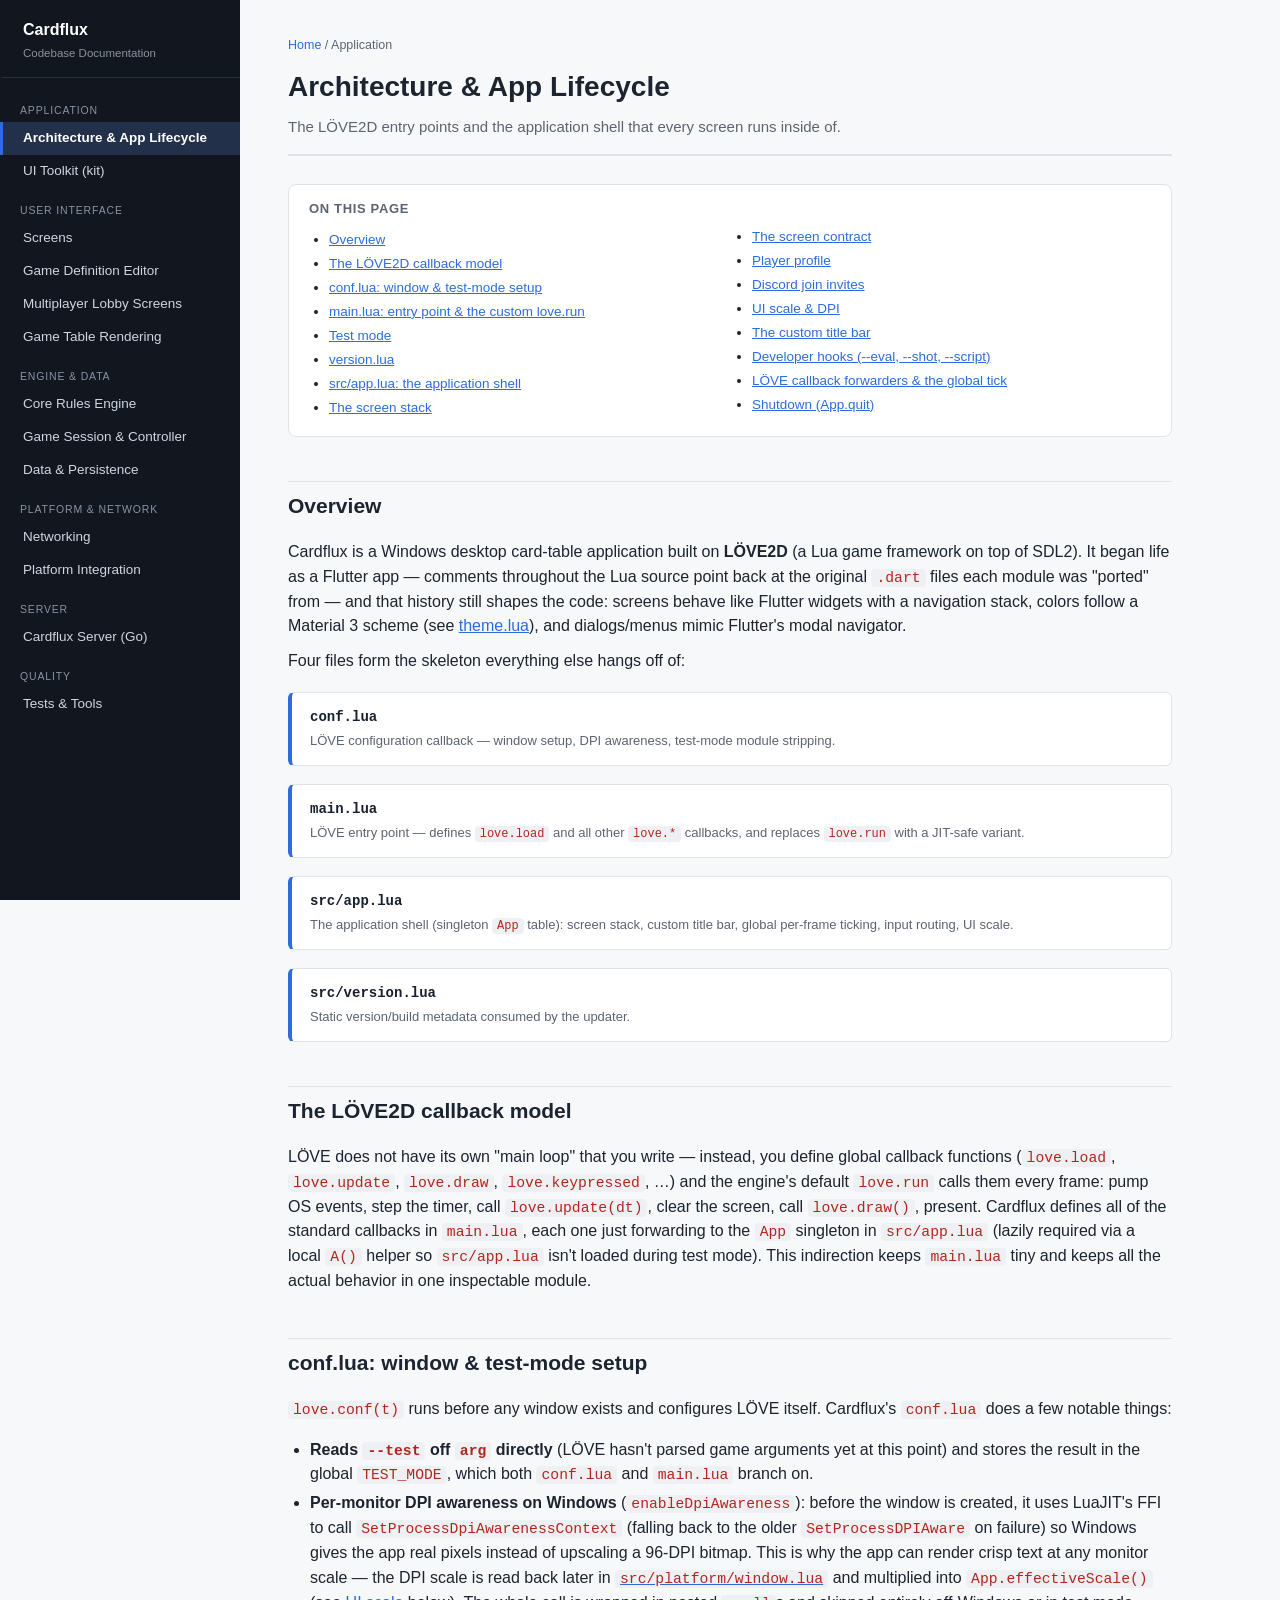
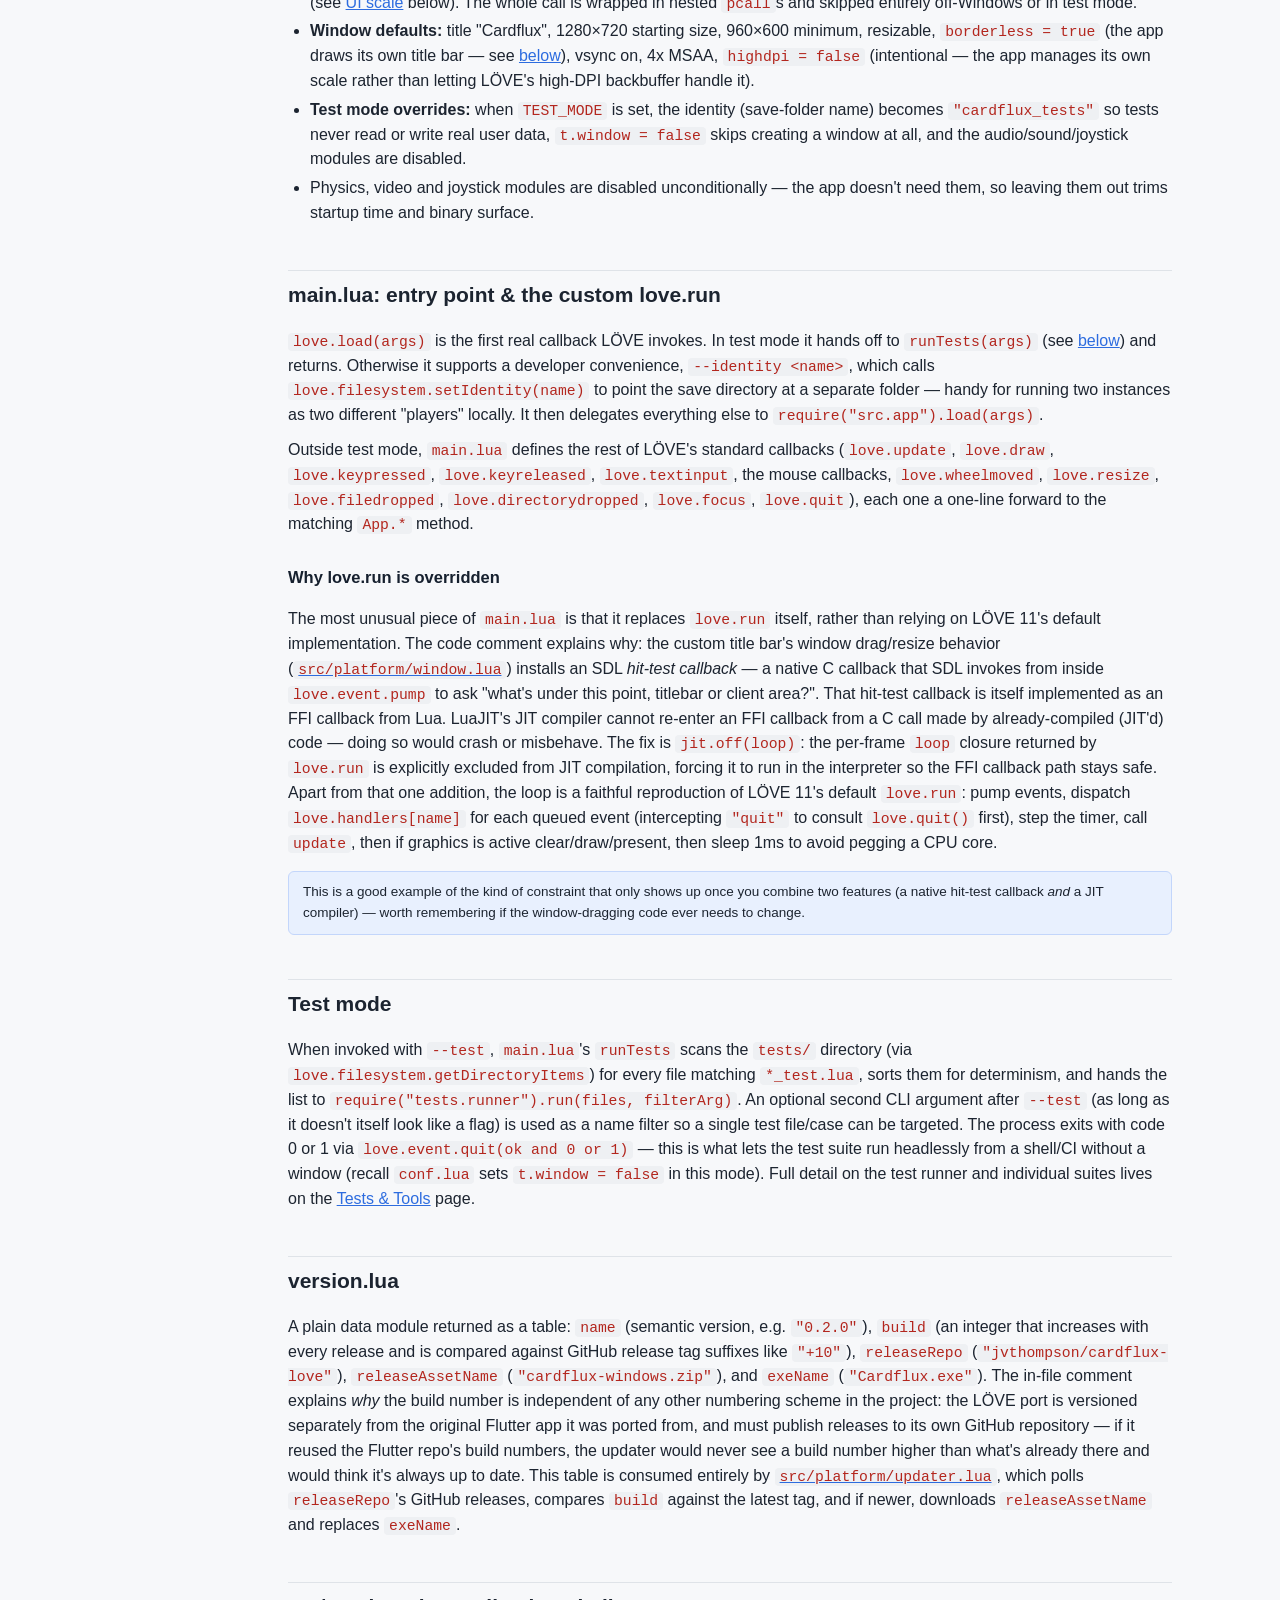
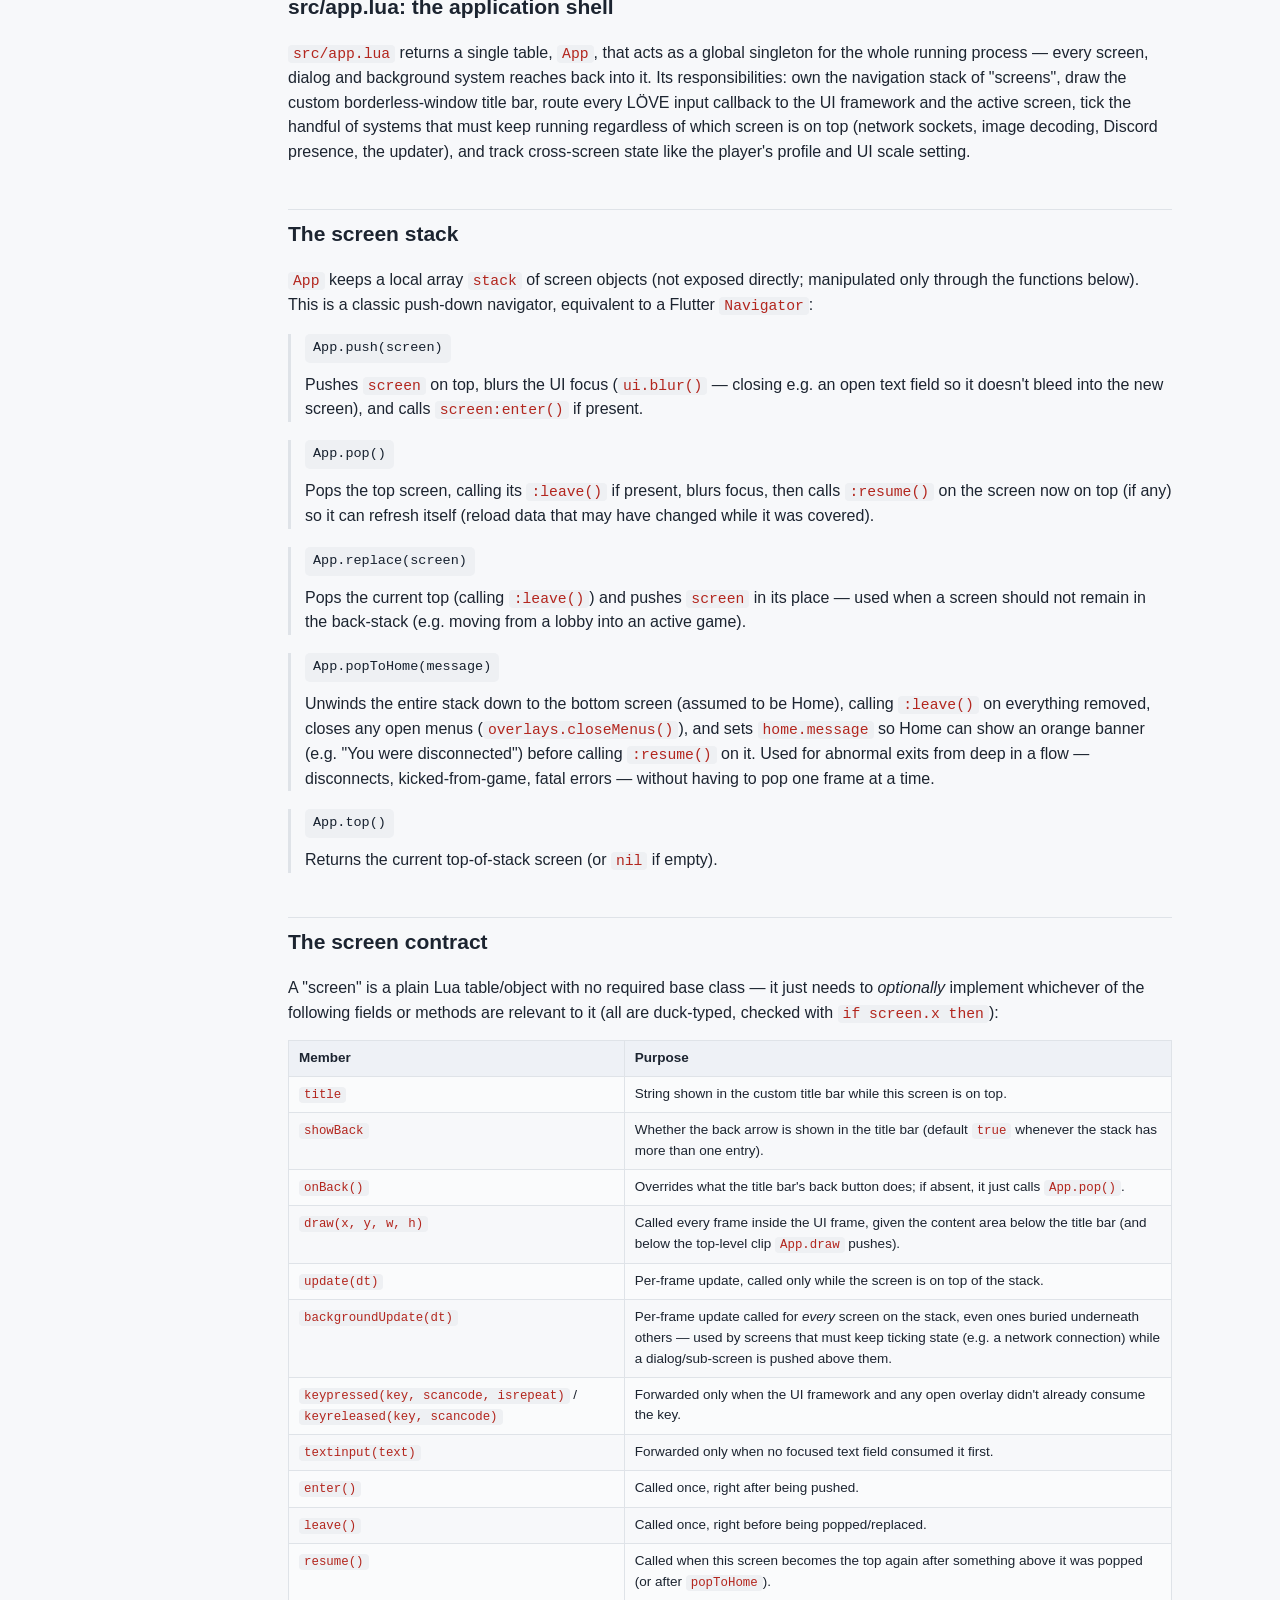
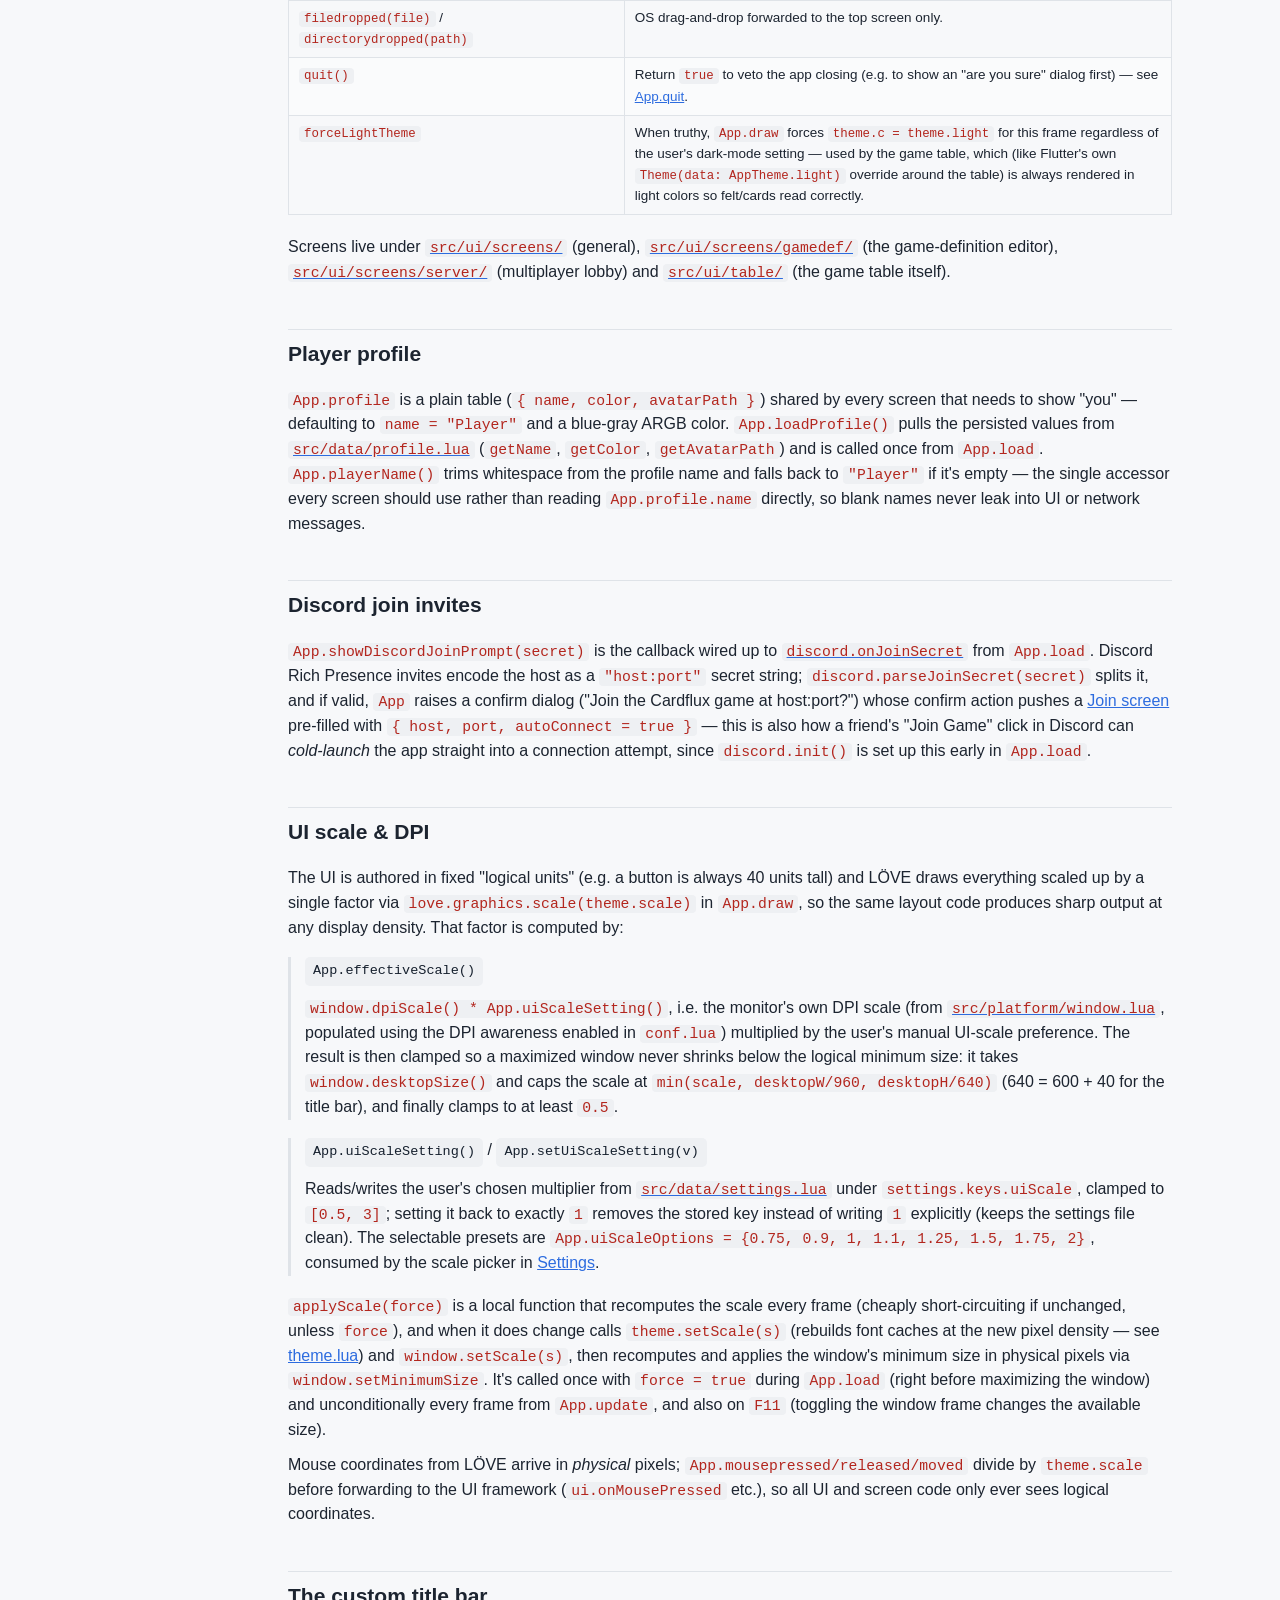
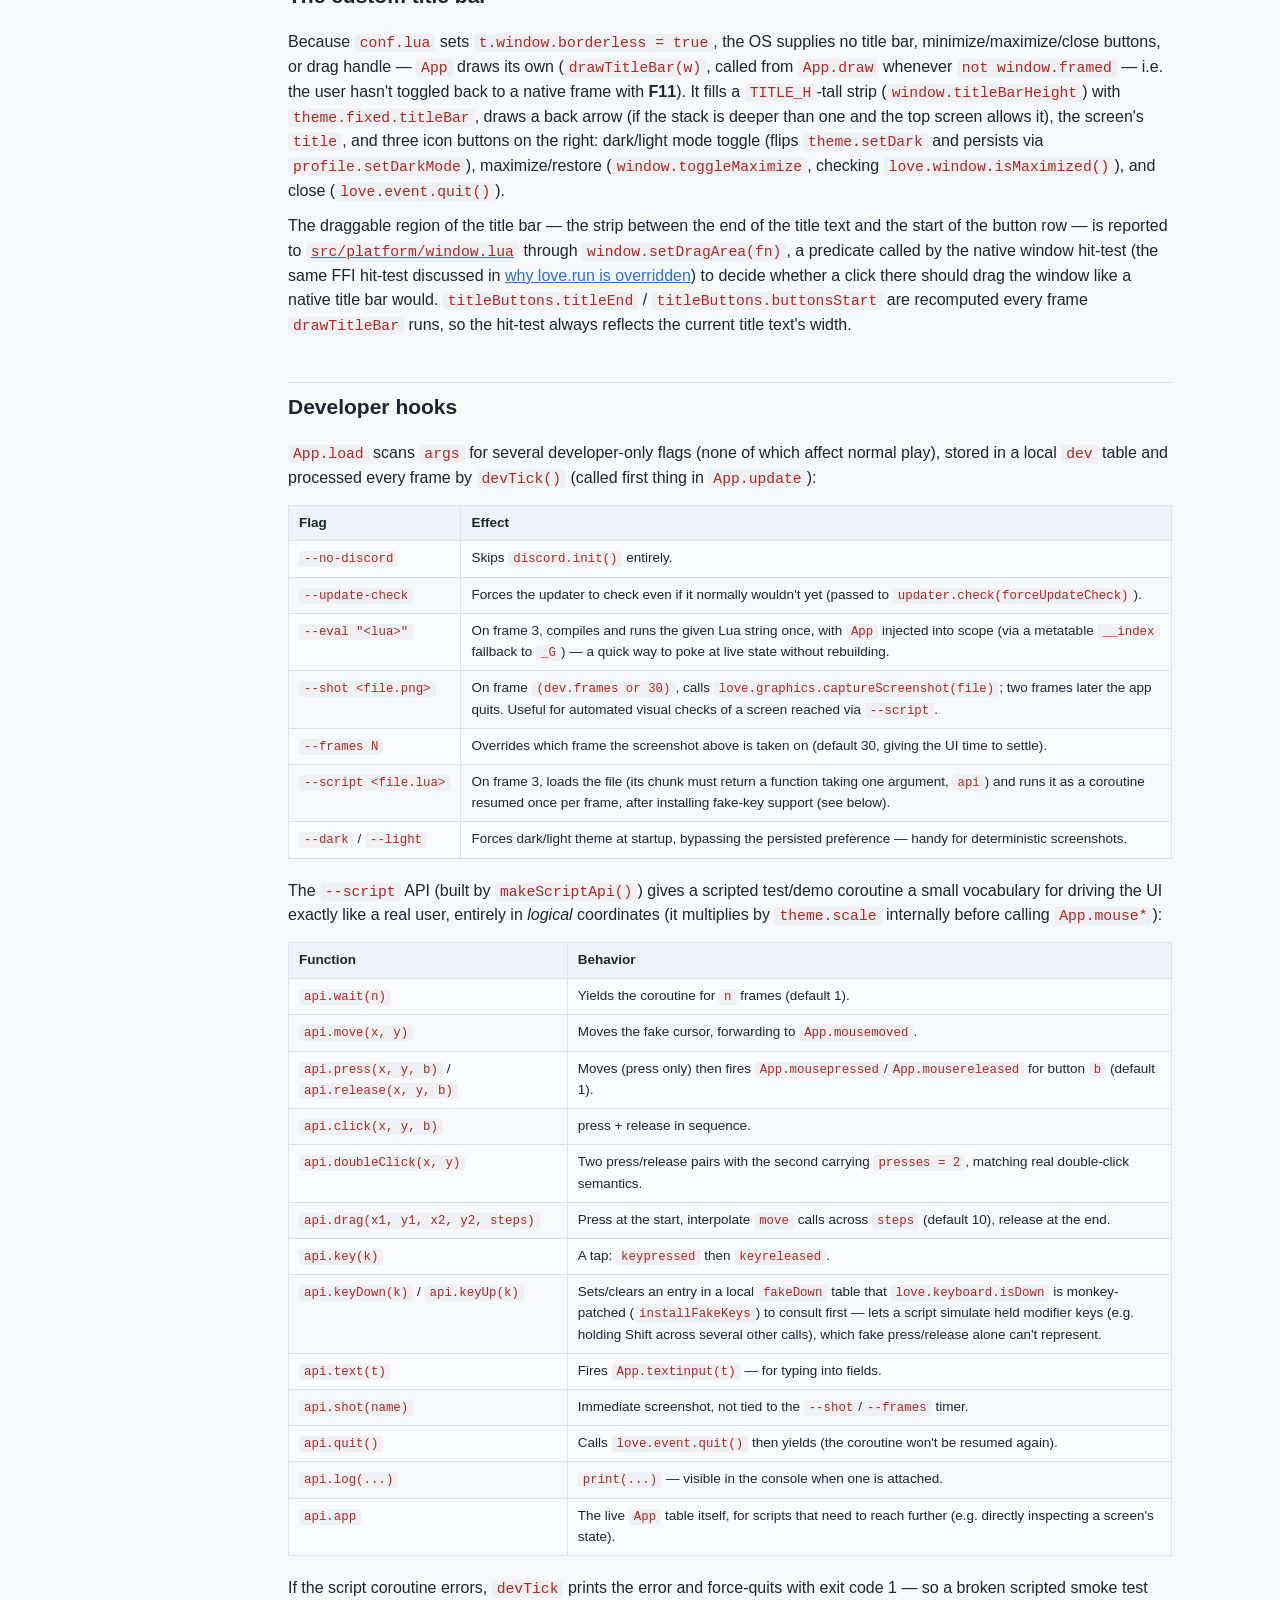
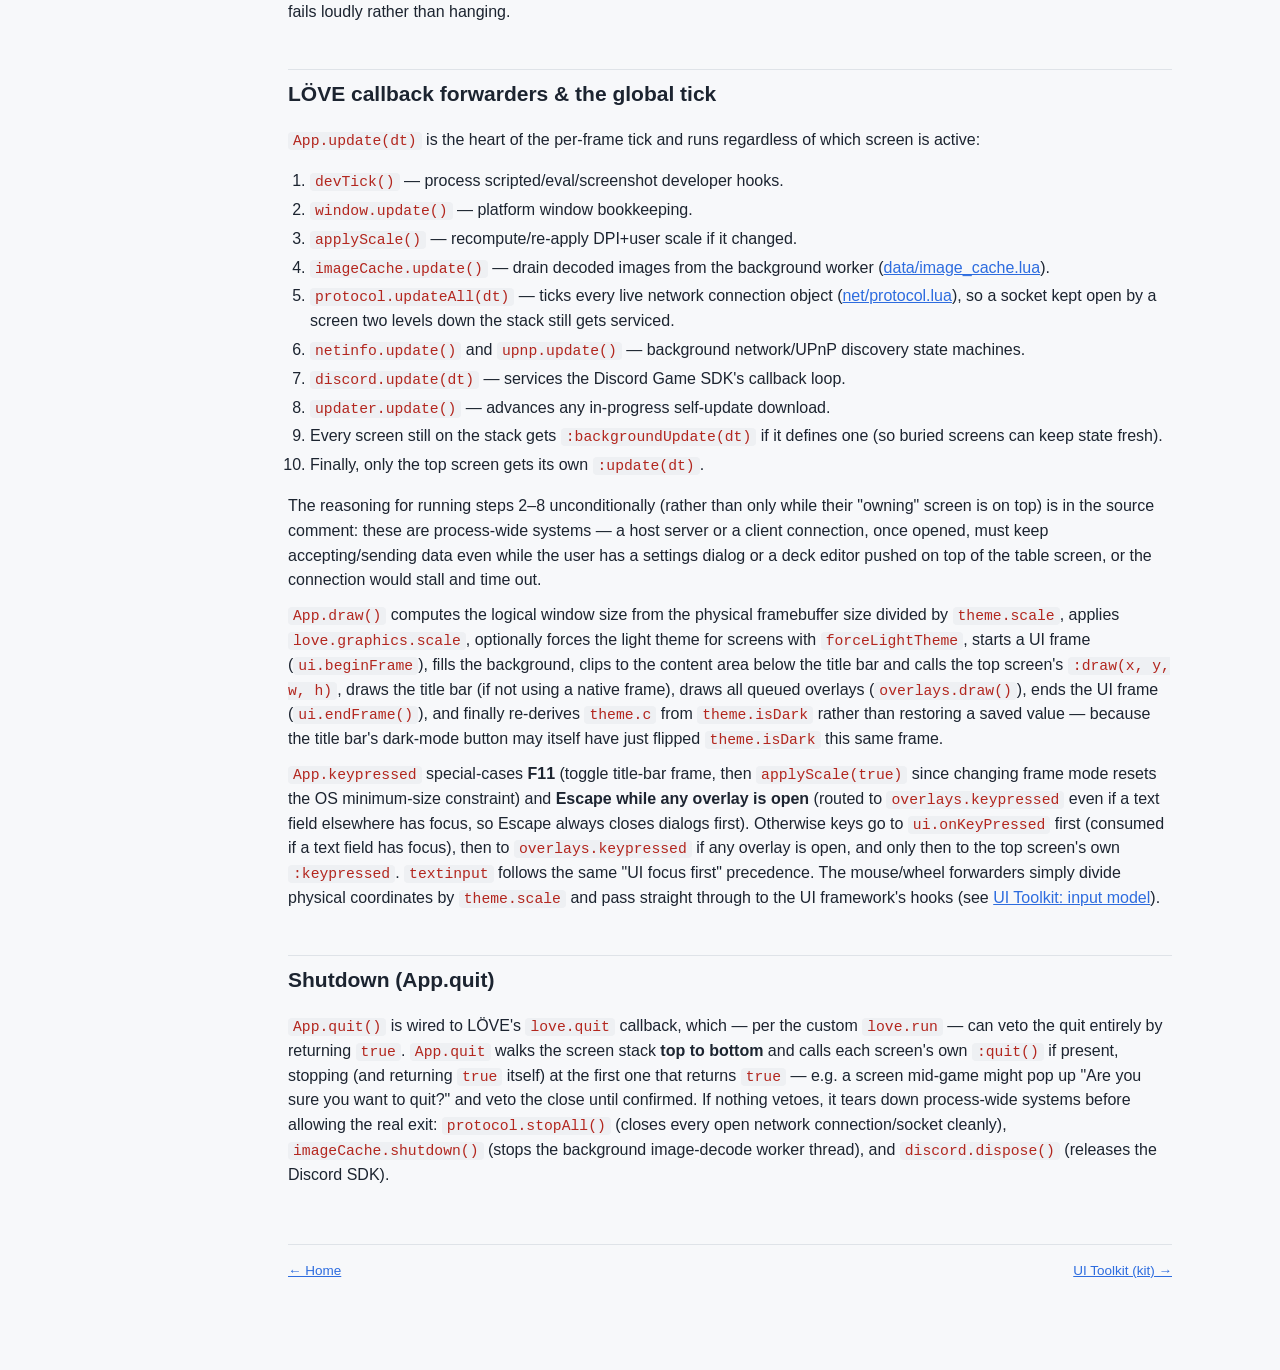
==== docs/architecture.html @ 4166bd86 "Add generated API reference docs Co-Authored-By: Claude Sonnet 5 <noreply@anthropic.com>" ====
<!doctype html>
<html lang="en">
<head>
<meta charset="utf-8">
<title>Architecture &amp; App Lifecycle — Cardflux Docs</title>
<link rel="stylesheet" href="assets/style.css">
</head>
<body>
<nav class="sidenav">
  <a class="brand" href="index.html">Cardflux<small>Codebase Documentation</small></a>
  <div class="group-label">Application</div>
  <a href="architecture.html" class="current">Architecture &amp; App Lifecycle</a>
  <a href="ui-framework.html">UI Toolkit (kit)</a>
  <div class="group-label">User Interface</div>
  <a href="ui-screens.html">Screens</a>
  <a href="ui-gamedef-editor.html">Game Definition Editor</a>
  <a href="ui-server-screens.html">Multiplayer Lobby Screens</a>
  <a href="ui-table.html">Game Table Rendering</a>
  <div class="group-label">Engine &amp; Data</div>
  <a href="core.html">Core Rules Engine</a>
  <a href="game.html">Game Session &amp; Controller</a>
  <a href="data.html">Data &amp; Persistence</a>
  <div class="group-label">Platform &amp; Network</div>
  <a href="net.html">Networking</a>
  <a href="platform.html">Platform Integration</a>
  <div class="group-label">Server</div>
  <a href="server.html">Cardflux Server (Go)</a>
  <div class="group-label">Quality</div>
  <a href="tests-tools.html">Tests &amp; Tools</a>
</nav>
<main class="page">
  <header class="page-head">
    <div class="crumb"><a href="index.html">Home</a> / Application</div>
    <h1>Architecture &amp; App Lifecycle</h1>
    <div class="subtitle">The LÖVE2D entry points and the application shell that every screen runs inside of.</div>
  </header>

  <div class="toc">
    <div class="toc-title">On this page</div>
    <ul>
      <li><a href="#overview">Overview</a></li>
      <li><a href="#love-callback-model">The LÖVE2D callback model</a></li>
      <li><a href="#conf-lua">conf.lua: window &amp; test-mode setup</a></li>
      <li><a href="#main-lua">main.lua: entry point &amp; the custom love.run</a></li>
      <li><a href="#test-mode">Test mode</a></li>
      <li><a href="#version-lua">version.lua</a></li>
      <li><a href="#app-shell">src/app.lua: the application shell</a></li>
      <li><a href="#screen-stack">The screen stack</a></li>
      <li><a href="#screen-contract">The screen contract</a></li>
      <li><a href="#player-profile">Player profile</a></li>
      <li><a href="#discord-invites">Discord join invites</a></li>
      <li><a href="#ui-scale">UI scale &amp; DPI</a></li>
      <li><a href="#title-bar">The custom title bar</a></li>
      <li><a href="#dev-hooks">Developer hooks (--eval, --shot, --script)</a></li>
      <li><a href="#love-forwarders">LÖVE callback forwarders &amp; the global tick</a></li>
      <li><a href="#quit">Shutdown (App.quit)</a></li>
    </ul>
  </div>

  <h2 id="overview">Overview</h2>
  <p>
    Cardflux is a Windows desktop card-table application built on
    <strong>LÖVE2D</strong> (a Lua game framework on top of SDL2). It began life as a
    Flutter app — comments throughout the Lua source point back at the original
    <code>.dart</code> files each module was "ported" from — and that history still
    shapes the code: screens behave like Flutter widgets with a navigation stack,
    colors follow a Material 3 scheme (see <a href="ui-framework.html#theme-lua">theme.lua</a>),
    and dialogs/menus mimic Flutter's modal navigator.
  </p>
  <p>
    Four files form the skeleton everything else hangs off of:
  </p>
  <div class="filecard">
    <div class="path">conf.lua</div>
    <div class="role">LÖVE configuration callback — window setup, DPI awareness, test-mode module stripping.</div>
  </div>
  <div class="filecard">
    <div class="path">main.lua</div>
    <div class="role">LÖVE entry point — defines <code>love.load</code> and all other <code>love.*</code> callbacks, and replaces <code>love.run</code> with a JIT-safe variant.</div>
  </div>
  <div class="filecard">
    <div class="path">src/app.lua</div>
    <div class="role">The application shell (singleton <code>App</code> table): screen stack, custom title bar, global per-frame ticking, input routing, UI scale.</div>
  </div>
  <div class="filecard">
    <div class="path">src/version.lua</div>
    <div class="role">Static version/build metadata consumed by the updater.</div>
  </div>

  <h2 id="love-callback-model">The LÖVE2D callback model</h2>
  <p>
    LÖVE does not have its own "main loop" that you write — instead, you define
    global callback functions (<code>love.load</code>, <code>love.update</code>,
    <code>love.draw</code>, <code>love.keypressed</code>, …) and the engine's
    default <code>love.run</code> calls them every frame: pump OS events, step the
    timer, call <code>love.update(dt)</code>, clear the screen, call
    <code>love.draw()</code>, present. Cardflux defines all of the standard
    callbacks in <code>main.lua</code>, each one just forwarding to the
    <code>App</code> singleton in <code>src/app.lua</code> (lazily required via a
    local <code>A()</code> helper so <code>src/app.lua</code> isn't loaded during
    test mode). This indirection keeps <code>main.lua</code> tiny and keeps all the
    actual behavior in one inspectable module.
  </p>

  <h2 id="conf-lua">conf.lua: window &amp; test-mode setup</h2>
  <p>
    <code>love.conf(t)</code> runs before any window exists and configures LÖVE itself.
    Cardflux's <code>conf.lua</code> does a few notable things:
  </p>
  <ul>
    <li>
      <strong>Reads <code>--test</code> off <code>arg</code> directly</strong> (LÖVE
      hasn't parsed game arguments yet at this point) and stores the result in the
      global <code>TEST_MODE</code>, which both <code>conf.lua</code> and
      <code>main.lua</code> branch on.
    </li>
    <li>
      <strong>Per-monitor DPI awareness on Windows</strong> (<code>enableDpiAwareness</code>):
      before the window is created, it uses LuaJIT's FFI to call
      <code>SetProcessDpiAwarenessContext</code> (falling back to the older
      <code>SetProcessDPIAware</code> on failure) so Windows gives the app real
      pixels instead of upscaling a 96-DPI bitmap. This is why the app can render
      crisp text at any monitor scale — the DPI scale is read back later in
      <a href="platform.html#window"><code>src/platform/window.lua</code></a> and
      multiplied into <code>App.effectiveScale()</code> (see <a href="#ui-scale">UI scale</a> below).
      The whole call is wrapped in nested <code>pcall</code>s and skipped entirely
      off-Windows or in test mode.
    </li>
    <li>
      <strong>Window defaults:</strong> title "Cardflux", 1280×720 starting size,
      960×600 minimum, resizable, <code>borderless = true</code> (the app draws its
      own title bar — see <a href="#title-bar">below</a>), vsync on, 4x MSAA,
      <code>highdpi = false</code> (intentional — the app manages its own scale
      rather than letting LÖVE's high-DPI backbuffer handle it).
    </li>
    <li>
      <strong>Test mode overrides:</strong> when <code>TEST_MODE</code> is set, the
      identity (save-folder name) becomes <code>"cardflux_tests"</code> so tests
      never read or write real user data, <code>t.window = false</code> skips
      creating a window at all, and the audio/sound/joystick modules are disabled.
    </li>
    <li>
      Physics, video and joystick modules are disabled unconditionally — the app
      doesn't need them, so leaving them out trims startup time and binary surface.
    </li>
  </ul>

  <h2 id="main-lua">main.lua: entry point &amp; the custom love.run</h2>
  <p>
    <code>love.load(args)</code> is the first real callback LÖVE invokes. In test
    mode it hands off to <code>runTests(args)</code> (see <a href="#test-mode">below</a>)
    and returns. Otherwise it supports a developer convenience,
    <code>--identity &lt;name&gt;</code>, which calls
    <code>love.filesystem.setIdentity(name)</code> to point the save directory at a
    separate folder — handy for running two instances as two different "players"
    locally. It then delegates everything else to <code>require("src.app").load(args)</code>.
  </p>
  <p>
    Outside test mode, <code>main.lua</code> defines the rest of LÖVE's standard
    callbacks (<code>love.update</code>, <code>love.draw</code>, <code>love.keypressed</code>,
    <code>love.keyreleased</code>, <code>love.textinput</code>, the mouse callbacks,
    <code>love.wheelmoved</code>, <code>love.resize</code>, <code>love.filedropped</code>,
    <code>love.directorydropped</code>, <code>love.focus</code>, <code>love.quit</code>),
    each one a one-line forward to the matching <code>App.*</code> method.
  </p>

  <h3 id="custom-love-run">Why love.run is overridden</h3>
  <p>
    The most unusual piece of <code>main.lua</code> is that it replaces
    <code>love.run</code> itself, rather than relying on LÖVE 11's default
    implementation. The code comment explains why: the custom title bar's window
    drag/resize behavior (<a href="platform.html#window"><code>src/platform/window.lua</code></a>)
    installs an SDL <em>hit-test callback</em> — a native C callback that SDL invokes
    from inside <code>love.event.pump</code> to ask "what's under this point, titlebar
    or client area?". That hit-test callback is itself implemented as an FFI
    callback from Lua. LuaJIT's JIT compiler cannot re-enter an FFI callback from
    a C call made by already-compiled (JIT'd) code — doing so would crash or
    misbehave. The fix is <code>jit.off(loop)</code>: the per-frame <code>loop</code>
    closure returned by <code>love.run</code> is explicitly excluded from JIT
    compilation, forcing it to run in the interpreter so the FFI callback path
    stays safe. Apart from that one addition, the loop is a faithful reproduction
    of LÖVE 11's default <code>love.run</code>: pump events, dispatch
    <code>love.handlers[name]</code> for each queued event (intercepting
    <code>"quit"</code> to consult <code>love.quit()</code> first), step the timer,
    call <code>update</code>, then if graphics is active clear/draw/present, then
    sleep 1ms to avoid pegging a CPU core.
  </p>
  <div class="note">
    This is a good example of the kind of constraint that only shows up once you
    combine two features (a native hit-test callback <em>and</em> a JIT compiler) —
    worth remembering if the window-dragging code ever needs to change.
  </div>

  <h2 id="test-mode">Test mode</h2>
  <p>
    When invoked with <code>--test</code>, <code>main.lua</code>'s <code>runTests</code>
    scans the <code>tests/</code> directory (via <code>love.filesystem.getDirectoryItems</code>)
    for every file matching <code>*_test.lua</code>, sorts them for determinism, and
    hands the list to <code>require("tests.runner").run(files, filterArg)</code>.
    An optional second CLI argument after <code>--test</code> (as long as it doesn't
    itself look like a flag) is used as a name filter so a single test file/case
    can be targeted. The process exits with code 0 or 1 via
    <code>love.event.quit(ok and 0 or 1)</code> — this is what lets the test suite
    run headlessly from a shell/CI without a window (recall <code>conf.lua</code>
    sets <code>t.window = false</code> in this mode). Full detail on the test
    runner and individual suites lives on the <a href="tests-tools.html">Tests &amp; Tools</a> page.
  </p>

  <h2 id="version-lua">version.lua</h2>
  <p>
    A plain data module returned as a table: <code>name</code> (semantic version,
    e.g. <code>"0.2.0"</code>), <code>build</code> (an integer that increases with
    every release and is compared against GitHub release tag suffixes like
    <code>"+10"</code>), <code>releaseRepo</code>
    (<code>"jvthompson/cardflux-love"</code>), <code>releaseAssetName</code>
    (<code>"cardflux-windows.zip"</code>), and <code>exeName</code>
    (<code>"Cardflux.exe"</code>). The in-file comment explains <em>why</em> the
    build number is independent of any other numbering scheme in the project: the
    LÖVE port is versioned separately from the original Flutter app it was ported
    from, and must publish releases to its own GitHub repository — if it reused the
    Flutter repo's build numbers, the updater would never see a build number higher
    than what's already there and would think it's always up to date. This table is
    consumed entirely by <a href="platform.html#updater"><code>src/platform/updater.lua</code></a>,
    which polls <code>releaseRepo</code>'s GitHub releases, compares <code>build</code>
    against the latest tag, and if newer, downloads <code>releaseAssetName</code> and
    replaces <code>exeName</code>.
  </p>

  <h2 id="app-shell">src/app.lua: the application shell</h2>
  <p>
    <code>src/app.lua</code> returns a single table, <code>App</code>, that acts as
    a global singleton for the whole running process — every screen, dialog and
    background system reaches back into it. Its responsibilities: own the
    navigation stack of "screens", draw the custom borderless-window title bar,
    route every LÖVE input callback to the UI framework and the active screen, tick
    the handful of systems that must keep running regardless of which screen is on
    top (network sockets, image decoding, Discord presence, the updater), and track
    cross-screen state like the player's profile and UI scale setting.
  </p>

  <h2 id="screen-stack">The screen stack</h2>
  <p>
    <code>App</code> keeps a local array <code>stack</code> of screen objects (not
    exposed directly; manipulated only through the functions below). This is a
    classic push-down navigator, equivalent to a Flutter <code>Navigator</code>:
  </p>
  <div class="fn">
    <span class="sig">App.push(screen)</span>
    <p>Pushes <code>screen</code> on top, blurs the UI focus (<code>ui.blur()</code>
    — closing e.g. an open text field so it doesn't bleed into the new screen),
    and calls <code>screen:enter()</code> if present.</p>
  </div>
  <div class="fn">
    <span class="sig">App.pop()</span>
    <p>Pops the top screen, calling its <code>:leave()</code> if present, blurs
    focus, then calls <code>:resume()</code> on the screen now on top (if any) so
    it can refresh itself (reload data that may have changed while it was
    covered).</p>
  </div>
  <div class="fn">
    <span class="sig">App.replace(screen)</span>
    <p>Pops the current top (calling <code>:leave()</code>) and pushes
    <code>screen</code> in its place — used when a screen should not remain in the
    back-stack (e.g. moving from a lobby into an active game).</p>
  </div>
  <div class="fn">
    <span class="sig">App.popToHome(message)</span>
    <p>Unwinds the entire stack down to the bottom screen (assumed to be Home),
    calling <code>:leave()</code> on everything removed, closes any open menus
    (<code>overlays.closeMenus()</code>), and sets <code>home.message</code> so Home
    can show an orange banner (e.g. "You were disconnected") before calling
    <code>:resume()</code> on it. Used for abnormal exits from deep in a flow —
    disconnects, kicked-from-game, fatal errors — without having to pop one frame
    at a time.</p>
  </div>
  <div class="fn">
    <span class="sig">App.top()</span>
    <p>Returns the current top-of-stack screen (or <code>nil</code> if empty).</p>
  </div>

  <h2 id="screen-contract">The screen contract</h2>
  <p>
    A "screen" is a plain Lua table/object with no required base class — it just
    needs to <em>optionally</em> implement whichever of the following fields or
    methods are relevant to it (all are duck-typed, checked with
    <code>if screen.x then</code>):
  </p>
  <table>
    <tr><th>Member</th><th>Purpose</th></tr>
    <tr><td><code>title</code></td><td>String shown in the custom title bar while this screen is on top.</td></tr>
    <tr><td><code>showBack</code></td><td>Whether the back arrow is shown in the title bar (default <code>true</code> whenever the stack has more than one entry).</td></tr>
    <tr><td><code>onBack()</code></td><td>Overrides what the title bar's back button does; if absent, it just calls <code>App.pop()</code>.</td></tr>
    <tr><td><code>draw(x, y, w, h)</code></td><td>Called every frame inside the UI frame, given the content area below the title bar (and below the top-level clip <code>App.draw</code> pushes).</td></tr>
    <tr><td><code>update(dt)</code></td><td>Per-frame update, called only while the screen is on top of the stack.</td></tr>
    <tr><td><code>backgroundUpdate(dt)</code></td><td>Per-frame update called for <em>every</em> screen on the stack, even ones buried underneath others — used by screens that must keep ticking state (e.g. a network connection) while a dialog/sub-screen is pushed above them.</td></tr>
    <tr><td><code>keypressed(key, scancode, isrepeat)</code> / <code>keyreleased(key, scancode)</code></td><td>Forwarded only when the UI framework and any open overlay didn't already consume the key.</td></tr>
    <tr><td><code>textinput(text)</code></td><td>Forwarded only when no focused text field consumed it first.</td></tr>
    <tr><td><code>enter()</code></td><td>Called once, right after being pushed.</td></tr>
    <tr><td><code>leave()</code></td><td>Called once, right before being popped/replaced.</td></tr>
    <tr><td><code>resume()</code></td><td>Called when this screen becomes the top again after something above it was popped (or after <code>popToHome</code>).</td></tr>
    <tr><td><code>filedropped(file)</code> / <code>directorydropped(path)</code></td><td>OS drag-and-drop forwarded to the top screen only.</td></tr>
    <tr><td><code>quit()</code></td><td>Return <code>true</code> to veto the app closing (e.g. to show an "are you sure" dialog first) — see <a href="#quit">App.quit</a>.</td></tr>
    <tr><td><code>forceLightTheme</code></td><td>When truthy, <code>App.draw</code> forces <code>theme.c = theme.light</code> for this frame regardless of the user's dark-mode setting — used by the game table, which (like Flutter's own <code>Theme(data: AppTheme.light)</code> override around the table) is always rendered in light colors so felt/cards read correctly.</td></tr>
  </table>
  <p>
    Screens live under <a href="ui-screens.html"><code>src/ui/screens/</code></a>
    (general), <a href="ui-gamedef-editor.html"><code>src/ui/screens/gamedef/</code></a>
    (the game-definition editor), <a href="ui-server-screens.html"><code>src/ui/screens/server/</code></a>
    (multiplayer lobby) and <a href="ui-table.html"><code>src/ui/table/</code></a>
    (the game table itself).
  </p>

  <h2 id="player-profile">Player profile</h2>
  <p>
    <code>App.profile</code> is a plain table (<code>{ name, color, avatarPath }</code>)
    shared by every screen that needs to show "you" — defaulting to
    <code>name = "Player"</code> and a blue-gray ARGB color. <code>App.loadProfile()</code>
    pulls the persisted values from <a href="data.html#profile"><code>src/data/profile.lua</code></a>
    (<code>getName</code>, <code>getColor</code>, <code>getAvatarPath</code>) and is
    called once from <code>App.load</code>. <code>App.playerName()</code> trims
    whitespace from the profile name and falls back to <code>"Player"</code> if it's
    empty — the single accessor every screen should use rather than reading
    <code>App.profile.name</code> directly, so blank names never leak into UI or
    network messages.
  </p>

  <h2 id="discord-invites">Discord join invites</h2>
  <p>
    <code>App.showDiscordJoinPrompt(secret)</code> is the callback wired up to
    <a href="platform.html#discord"><code>discord.onJoinSecret</code></a> from
    <code>App.load</code>. Discord Rich Presence invites encode the host as a
    <code>"host:port"</code> secret string; <code>discord.parseJoinSecret(secret)</code>
    splits it, and if valid, <code>App</code> raises a confirm dialog ("Join the
    Cardflux game at host:port?") whose confirm action pushes a
    <a href="ui-screens.html#multiplayer">Join screen</a> pre-filled with
    <code>{ host, port, autoConnect = true }</code> — this is also how a friend's
    "Join Game" click in Discord can <em>cold-launch</em> the app straight into a
    connection attempt, since <code>discord.init()</code> is set up this early in
    <code>App.load</code>.
  </p>

  <h2 id="ui-scale">UI scale &amp; DPI</h2>
  <p>
    The UI is authored in fixed "logical units" (e.g. a button is always 40 units
    tall) and LÖVE draws everything scaled up by a single factor via
    <code>love.graphics.scale(theme.scale)</code> in <code>App.draw</code>, so the
    same layout code produces sharp output at any display density. That factor is
    computed by:
  </p>
  <div class="fn">
    <span class="sig">App.effectiveScale()</span>
    <p>
      <code>window.dpiScale() * App.uiScaleSetting()</code>, i.e. the monitor's own
      DPI scale (from <a href="platform.html#window"><code>src/platform/window.lua</code></a>,
      populated using the DPI awareness enabled in <code>conf.lua</code>) multiplied
      by the user's manual UI-scale preference. The result is then clamped so a
      maximized window never shrinks below the logical minimum size: it takes
      <code>window.desktopSize()</code> and caps the scale at
      <code>min(scale, desktopW/960, desktopH/640)</code> (640 = 600 + 40 for the
      title bar), and finally clamps to at least <code>0.5</code>.
    </p>
  </div>
  <div class="fn">
    <span class="sig">App.uiScaleSetting()</span> / <span class="sig">App.setUiScaleSetting(v)</span>
    <p>
      Reads/writes the user's chosen multiplier from
      <a href="data.html#settings"><code>src/data/settings.lua</code></a> under
      <code>settings.keys.uiScale</code>, clamped to <code>[0.5, 3]</code>; setting it
      back to exactly <code>1</code> removes the stored key instead of writing
      <code>1</code> explicitly (keeps the settings file clean). The selectable
      presets are <code>App.uiScaleOptions = {0.75, 0.9, 1, 1.1, 1.25, 1.5, 1.75, 2}</code>,
      consumed by the scale picker in
      <a href="ui-screens.html#settings-dialog">Settings</a>.
    </p>
  </div>
  <p>
    <code>applyScale(force)</code> is a local function that recomputes the scale
    every frame (cheaply short-circuiting if unchanged, unless <code>force</code>),
    and when it does change calls <code>theme.setScale(s)</code> (rebuilds font
    caches at the new pixel density — see <a href="ui-framework.html#theme-lua">theme.lua</a>)
    and <code>window.setScale(s)</code>, then recomputes and applies the window's
    minimum size in physical pixels via <code>window.setMinimumSize</code>. It's
    called once with <code>force = true</code> during <code>App.load</code> (right
    before maximizing the window) and unconditionally every frame from
    <code>App.update</code>, and also on <code>F11</code> (toggling the window frame
    changes the available size).
  </p>
  <p>
    Mouse coordinates from LÖVE arrive in <em>physical</em> pixels; <code>App.mousepressed/released/moved</code>
    divide by <code>theme.scale</code> before forwarding to the UI framework
    (<code>ui.onMousePressed</code> etc.), so all UI and screen code only ever sees
    logical coordinates.
  </p>

  <h2 id="title-bar">The custom title bar</h2>
  <p>
    Because <code>conf.lua</code> sets <code>t.window.borderless = true</code>, the
    OS supplies no title bar, minimize/maximize/close buttons, or drag handle —
    <code>App</code> draws its own (<code>drawTitleBar(w)</code>, called from
    <code>App.draw</code> whenever <code>not window.framed</code> — i.e. the user
    hasn't toggled back to a native frame with <strong>F11</strong>). It fills a
    <code>TITLE_H</code>-tall strip (<code>window.titleBarHeight</code>) with
    <code>theme.fixed.titleBar</code>, draws a back arrow (if the stack is deeper
    than one and the top screen allows it), the screen's <code>title</code>, and
    three icon buttons on the right: dark/light mode toggle (flips
    <code>theme.setDark</code> and persists via <code>profile.setDarkMode</code>),
    maximize/restore (<code>window.toggleMaximize</code>, checking
    <code>love.window.isMaximized()</code>), and close (<code>love.event.quit()</code>).
  </p>
  <p>
    The draggable region of the title bar — the strip between the end of the title
    text and the start of the button row — is reported to
    <a href="platform.html#window"><code>src/platform/window.lua</code></a>
    through <code>window.setDragArea(fn)</code>, a predicate called by the native
    window hit-test (the same FFI hit-test discussed in <a href="#custom-love-run">why love.run is overridden</a>)
    to decide whether a click there should drag the window like a native title bar
    would. <code>titleButtons.titleEnd</code> / <code>titleButtons.buttonsStart</code>
    are recomputed every frame <code>drawTitleBar</code> runs, so the hit-test always
    reflects the current title text's width.
  </p>

  <h2 id="dev-hooks">Developer hooks</h2>
  <p>
    <code>App.load</code> scans <code>args</code> for several developer-only flags
    (none of which affect normal play), stored in a local <code>dev</code> table and
    processed every frame by <code>devTick()</code> (called first thing in
    <code>App.update</code>):
  </p>
  <table>
    <tr><th>Flag</th><th>Effect</th></tr>
    <tr><td><code>--no-discord</code></td><td>Skips <code>discord.init()</code> entirely.</td></tr>
    <tr><td><code>--update-check</code></td><td>Forces the updater to check even if it normally wouldn't yet (passed to <code>updater.check(forceUpdateCheck)</code>).</td></tr>
    <tr><td><code>--eval "&lt;lua&gt;"</code></td><td>On frame 3, compiles and runs the given Lua string once, with <code>App</code> injected into scope (via a metatable <code>__index</code> fallback to <code>_G</code>) — a quick way to poke at live state without rebuilding.</td></tr>
    <tr><td><code>--shot &lt;file.png&gt;</code></td><td>On frame <code>(dev.frames or 30)</code>, calls <code>love.graphics.captureScreenshot(file)</code>; two frames later the app quits. Useful for automated visual checks of a screen reached via <code>--script</code>.</td></tr>
    <tr><td><code>--frames N</code></td><td>Overrides which frame the screenshot above is taken on (default 30, giving the UI time to settle).</td></tr>
    <tr><td><code>--script &lt;file.lua&gt;</code></td><td>On frame 3, loads the file (its chunk must return a function taking one argument, <code>api</code>) and runs it as a coroutine resumed once per frame, after installing fake-key support (see below).</td></tr>
    <tr><td><code>--dark</code> / <code>--light</code></td><td>Forces dark/light theme at startup, bypassing the persisted preference — handy for deterministic screenshots.</td></tr>
  </table>
  <p>
    The <code>--script</code> API (built by <code>makeScriptApi()</code>) gives a
    scripted test/demo coroutine a small vocabulary for driving the UI exactly like
    a real user, entirely in <em>logical</em> coordinates (it multiplies by
    <code>theme.scale</code> internally before calling <code>App.mouse*</code>):
  </p>
  <table>
    <tr><th>Function</th><th>Behavior</th></tr>
    <tr><td><code>api.wait(n)</code></td><td>Yields the coroutine for <code>n</code> frames (default 1).</td></tr>
    <tr><td><code>api.move(x, y)</code></td><td>Moves the fake cursor, forwarding to <code>App.mousemoved</code>.</td></tr>
    <tr><td><code>api.press(x, y, b)</code> / <code>api.release(x, y, b)</code></td><td>Moves (press only) then fires <code>App.mousepressed</code>/<code>App.mousereleased</code> for button <code>b</code> (default 1).</td></tr>
    <tr><td><code>api.click(x, y, b)</code></td><td>press + release in sequence.</td></tr>
    <tr><td><code>api.doubleClick(x, y)</code></td><td>Two press/release pairs with the second carrying <code>presses = 2</code>, matching real double-click semantics.</td></tr>
    <tr><td><code>api.drag(x1, y1, x2, y2, steps)</code></td><td>Press at the start, interpolate <code>move</code> calls across <code>steps</code> (default 10), release at the end.</td></tr>
    <tr><td><code>api.key(k)</code></td><td>A tap: <code>keypressed</code> then <code>keyreleased</code>.</td></tr>
    <tr><td><code>api.keyDown(k)</code> / <code>api.keyUp(k)</code></td><td>Sets/clears an entry in a local <code>fakeDown</code> table that <code>love.keyboard.isDown</code> is monkey-patched (<code>installFakeKeys</code>) to consult first — lets a script simulate held modifier keys (e.g. holding Shift across several other calls), which fake press/release alone can't represent.</td></tr>
    <tr><td><code>api.text(t)</code></td><td>Fires <code>App.textinput(t)</code> — for typing into fields.</td></tr>
    <tr><td><code>api.shot(name)</code></td><td>Immediate screenshot, not tied to the <code>--shot</code>/<code>--frames</code> timer.</td></tr>
    <tr><td><code>api.quit()</code></td><td>Calls <code>love.event.quit()</code> then yields (the coroutine won't be resumed again).</td></tr>
    <tr><td><code>api.log(...)</code></td><td><code>print(...)</code> — visible in the console when one is attached.</td></tr>
    <tr><td><code>api.app</code></td><td>The live <code>App</code> table itself, for scripts that need to reach further (e.g. directly inspecting a screen's state).</td></tr>
  </table>
  <p>
    If the script coroutine errors, <code>devTick</code> prints the error and force-quits
    with exit code 1 — so a broken scripted smoke test fails loudly rather than
    hanging.
  </p>

  <h2 id="love-forwarders">LÖVE callback forwarders &amp; the global tick</h2>
  <p>
    <code>App.update(dt)</code> is the heart of the per-frame tick and runs
    regardless of which screen is active:
  </p>
  <ol>
    <li><code>devTick()</code> — process scripted/eval/screenshot developer hooks.</li>
    <li><code>window.update()</code> — platform window bookkeeping.</li>
    <li><code>applyScale()</code> — recompute/re-apply DPI+user scale if it changed.</li>
    <li><code>imageCache.update()</code> — drain decoded images from the background worker (<a href="data.html#image-cache">data/image_cache.lua</a>).</li>
    <li><code>protocol.updateAll(dt)</code> — ticks every live network connection object (<a href="net.html#protocol">net/protocol.lua</a>), so a socket kept open by a screen two levels down the stack still gets serviced.</li>
    <li><code>netinfo.update()</code> and <code>upnp.update()</code> — background network/UPnP discovery state machines.</li>
    <li><code>discord.update(dt)</code> — services the Discord Game SDK's callback loop.</li>
    <li><code>updater.update()</code> — advances any in-progress self-update download.</li>
    <li>Every screen still on the stack gets <code>:backgroundUpdate(dt)</code> if it defines one (so buried screens can keep state fresh).</li>
    <li>Finally, only the top screen gets its own <code>:update(dt)</code>.</li>
  </ol>
  <p>
    The reasoning for running steps 2–8 unconditionally (rather than only while
    their "owning" screen is on top) is in the source comment: these are
    process-wide systems — a host server or a client connection, once opened, must
    keep accepting/sending data even while the user has a settings dialog or a
    deck editor pushed on top of the table screen, or the connection would stall
    and time out.
  </p>
  <p>
    <code>App.draw()</code> computes the logical window size from the physical
    framebuffer size divided by <code>theme.scale</code>, applies
    <code>love.graphics.scale</code>, optionally forces the light theme for screens
    with <code>forceLightTheme</code>, starts a UI frame (<code>ui.beginFrame</code>),
    fills the background, clips to the content area below the title bar and calls
    the top screen's <code>:draw(x, y, w, h)</code>, draws the title bar (if not using
    a native frame), draws all queued overlays (<code>overlays.draw()</code>), ends
    the UI frame (<code>ui.endFrame()</code>), and finally re-derives
    <code>theme.c</code> from <code>theme.isDark</code> rather than restoring a saved
    value — because the title bar's dark-mode button may itself have just flipped
    <code>theme.isDark</code> this same frame.
  </p>
  <p>
    <code>App.keypressed</code> special-cases <strong>F11</strong> (toggle title-bar
    frame, then <code>applyScale(true)</code> since changing frame mode resets the
    OS minimum-size constraint) and <strong>Escape while any overlay is open</strong>
    (routed to <code>overlays.keypressed</code> even if a text field elsewhere has
    focus, so Escape always closes dialogs first). Otherwise keys go to
    <code>ui.onKeyPressed</code> first (consumed if a text field has focus), then to
    <code>overlays.keypressed</code> if any overlay is open, and only then to the top
    screen's own <code>:keypressed</code>. <code>textinput</code> follows the same
    "UI focus first" precedence. The mouse/wheel forwarders simply divide physical
    coordinates by <code>theme.scale</code> and pass straight through to the UI
    framework's hooks (see <a href="ui-framework.html#input-model">UI Toolkit: input model</a>).
  </p>

  <h2 id="quit">Shutdown (App.quit)</h2>
  <p>
    <code>App.quit()</code> is wired to LÖVE's <code>love.quit</code> callback,
    which — per the custom <code>love.run</code> — can veto the quit entirely by
    returning <code>true</code>. <code>App.quit</code> walks the screen stack
    <strong>top to bottom</strong> and calls each screen's own <code>:quit()</code> if
    present, stopping (and returning <code>true</code> itself) at the first one that
    returns <code>true</code> — e.g. a screen mid-game might pop up "Are you sure you
    want to quit?" and veto the close until confirmed. If nothing vetoes, it tears
    down process-wide systems before allowing the real exit:
    <code>protocol.stopAll()</code> (closes every open network connection/socket
    cleanly), <code>imageCache.shutdown()</code> (stops the background image-decode
    worker thread), and <code>discord.dispose()</code> (releases the Discord SDK).
  </p>

  <div class="nextprev">
    <a href="index.html">&larr; Home</a>
    <a href="ui-framework.html">UI Toolkit (kit) &rarr;</a>
  </div>
</main>
</body>
</html>
---- docs/assets/style.css ----
/* Cardflux codebase documentation — shared stylesheet. Pure CSS, no JS. */

:root {
  --bg: #f7f8fa;
  --bg-code: #eef0f3;
  --panel: #ffffff;
  --text: #1c2430;
  --text-dim: #5b6572;
  --border: #dfe3e8;
  --accent: #2d6cdf;
  --accent-dim: #e8f0fe;
  --h-accent: #8a3ffc;
  --warn-bg: #fff4e5;
  --warn-border: #f0b429;
  --code-text: #b3261e;
  --nav-bg: #11161f;
  --nav-text: #cfd6e2;
  --nav-text-dim: #8893a3;
  --nav-current-bg: #223049;
  --nav-current-text: #ffffff;
  --sidenav-w: 240px;
}

* { box-sizing: border-box; }

html { scroll-behavior: smooth; }

body {
  margin: 0;
  font-family: "Segoe UI", -apple-system, BlinkMacSystemFont, Roboto, Helvetica, Arial, sans-serif;
  background: var(--bg);
  color: var(--text);
  line-height: 1.55;
}

/* ---------------------------------------------------------------- */
/* Side navigation                                                   */
/* ---------------------------------------------------------------- */

.sidenav {
  position: fixed;
  top: 0; left: 0; bottom: 0;
  width: var(--sidenav-w);
  background: var(--nav-bg);
  color: var(--nav-text);
  overflow-y: auto;
  padding: 18px 0 40px;
  font-size: 13.5px;
  z-index: 10;
}

.sidenav .brand {
  display: block;
  color: #fff;
  font-weight: 700;
  font-size: 16px;
  padding: 0 20px 14px;
  text-decoration: none;
  border-bottom: 1px solid #263044;
  margin-bottom: 10px;
}
.sidenav .brand small {
  display: block;
  font-weight: 400;
  color: var(--nav-text-dim);
  font-size: 11.5px;
  margin-top: 2px;
}

.sidenav .group-label {
  text-transform: uppercase;
  font-size: 10.5px;
  letter-spacing: 0.08em;
  color: var(--nav-text-dim);
  padding: 14px 20px 4px;
}

.sidenav a {
  display: block;
  color: var(--nav-text);
  text-decoration: none;
  padding: 6px 20px;
  border-left: 3px solid transparent;
}
.sidenav a:hover { background: #1a2130; color: #fff; }
.sidenav a.current {
  background: var(--nav-current-bg);
  color: var(--nav-current-text);
  border-left-color: var(--accent);
  font-weight: 600;
}

/* ---------------------------------------------------------------- */
/* Main content                                                       */
/* ---------------------------------------------------------------- */

.page {
  margin-left: var(--sidenav-w);
  padding: 36px 48px 80px;
  max-width: 980px;
}

@media (max-width: 860px) {
  .sidenav { display: none; }
  .page { margin-left: 0; padding: 20px; }
}

.page > header.page-head {
  border-bottom: 2px solid var(--border);
  padding-bottom: 16px;
  margin-bottom: 28px;
}
.page > header.page-head h1 { margin: 0 0 6px; }
.page > header.page-head .subtitle { color: var(--text-dim); font-size: 15px; }
.page > header.page-head .crumb { font-size: 12.5px; color: var(--text-dim); margin-bottom: 10px; }
.page > header.page-head .crumb a { color: var(--accent); text-decoration: none; }

h1 { font-size: 28px; }
h2 {
  font-size: 21px;
  margin-top: 44px;
  padding-top: 8px;
  border-top: 1px solid var(--border);
  scroll-margin-top: 16px;
}
h3 { font-size: 16.5px; margin-top: 28px; color: #16202e; scroll-margin-top: 16px; }
h4 { font-size: 14.5px; margin-top: 20px; color: var(--text-dim); scroll-margin-top: 16px; }

a { color: var(--accent); }
a:hover { text-decoration: underline; }

p { margin: 10px 0; }

code {
  font-family: "Cascadia Code", Consolas, "SF Mono", Menlo, monospace;
  background: var(--bg-code);
  color: var(--code-text);
  padding: 1px 5px;
  border-radius: 4px;
  font-size: 0.92em;
}

pre {
  background: #1b2130;
  color: #e3e8f0;
  padding: 14px 16px;
  border-radius: 8px;
  overflow-x: auto;
  font-size: 13px;
  line-height: 1.5;
}
pre code { background: none; color: inherit; padding: 0; }

table {
  border-collapse: collapse;
  width: 100%;
  margin: 14px 0 20px;
  font-size: 13.5px;
}
th, td {
  border: 1px solid var(--border);
  padding: 7px 10px;
  text-align: left;
  vertical-align: top;
}
th { background: #eef1f6; font-weight: 600; }
tr:nth-child(even) td { background: #fafbfc; }
td code, th code { white-space: nowrap; }

.filecard {
  background: var(--panel);
  border: 1px solid var(--border);
  border-left: 4px solid var(--accent);
  border-radius: 6px;
  padding: 14px 18px;
  margin: 18px 0;
}
.filecard .path {
  font-family: Consolas, monospace;
  font-weight: 700;
  color: #16202e;
  font-size: 14px;
}
.filecard .role {
  color: var(--text-dim);
  font-size: 13px;
  margin-top: 2px;
}

.note {
  background: var(--accent-dim);
  border: 1px solid #c3d6fb;
  border-radius: 6px;
  padding: 10px 14px;
  margin: 16px 0;
  font-size: 13.5px;
}
.warn {
  background: var(--warn-bg);
  border: 1px solid var(--warn-border);
  border-radius: 6px;
  padding: 10px 14px;
  margin: 16px 0;
  font-size: 13.5px;
}

.toc {
  background: var(--panel);
  border: 1px solid var(--border);
  border-radius: 8px;
  padding: 14px 20px 16px;
  margin-bottom: 30px;
}
.toc .toc-title { font-weight: 700; font-size: 13px; text-transform: uppercase; letter-spacing: 0.05em; color: var(--text-dim); margin-bottom: 8px; }
.toc ul { margin: 0; padding-left: 20px; columns: 2; column-gap: 24px; }
.toc li { margin: 3px 0; font-size: 13.5px; }
@media (max-width: 700px) { .toc ul { columns: 1; } }

.badge {
  display: inline-block;
  font-size: 11px;
  font-weight: 700;
  text-transform: uppercase;
  letter-spacing: 0.04em;
  padding: 2px 8px;
  border-radius: 10px;
  background: #e8f0fe;
  color: var(--accent);
  margin-left: 6px;
  vertical-align: middle;
}
.badge.go { background: #e6f4ea; color: #1e7d32; }
.badge.lua { background: #f3e8ff; color: var(--h-accent); }

.nextprev {
  display: flex;
  justify-content: space-between;
  margin-top: 56px;
  padding-top: 16px;
  border-top: 1px solid var(--border);
  font-size: 13.5px;
}

hr { border: none; border-top: 1px solid var(--border); margin: 32px 0; }

ul, ol { padding-left: 22px; }
li { margin: 4px 0; }

.fn {
  margin: 16px 0 18px;
  padding-left: 14px;
  border-left: 3px solid var(--border);
}
.fn .sig {
  font-family: Consolas, monospace;
  font-size: 13.5px;
  color: #16202e;
  background: var(--bg-code);
  padding: 4px 8px;
  border-radius: 5px;
  display: inline-block;
}
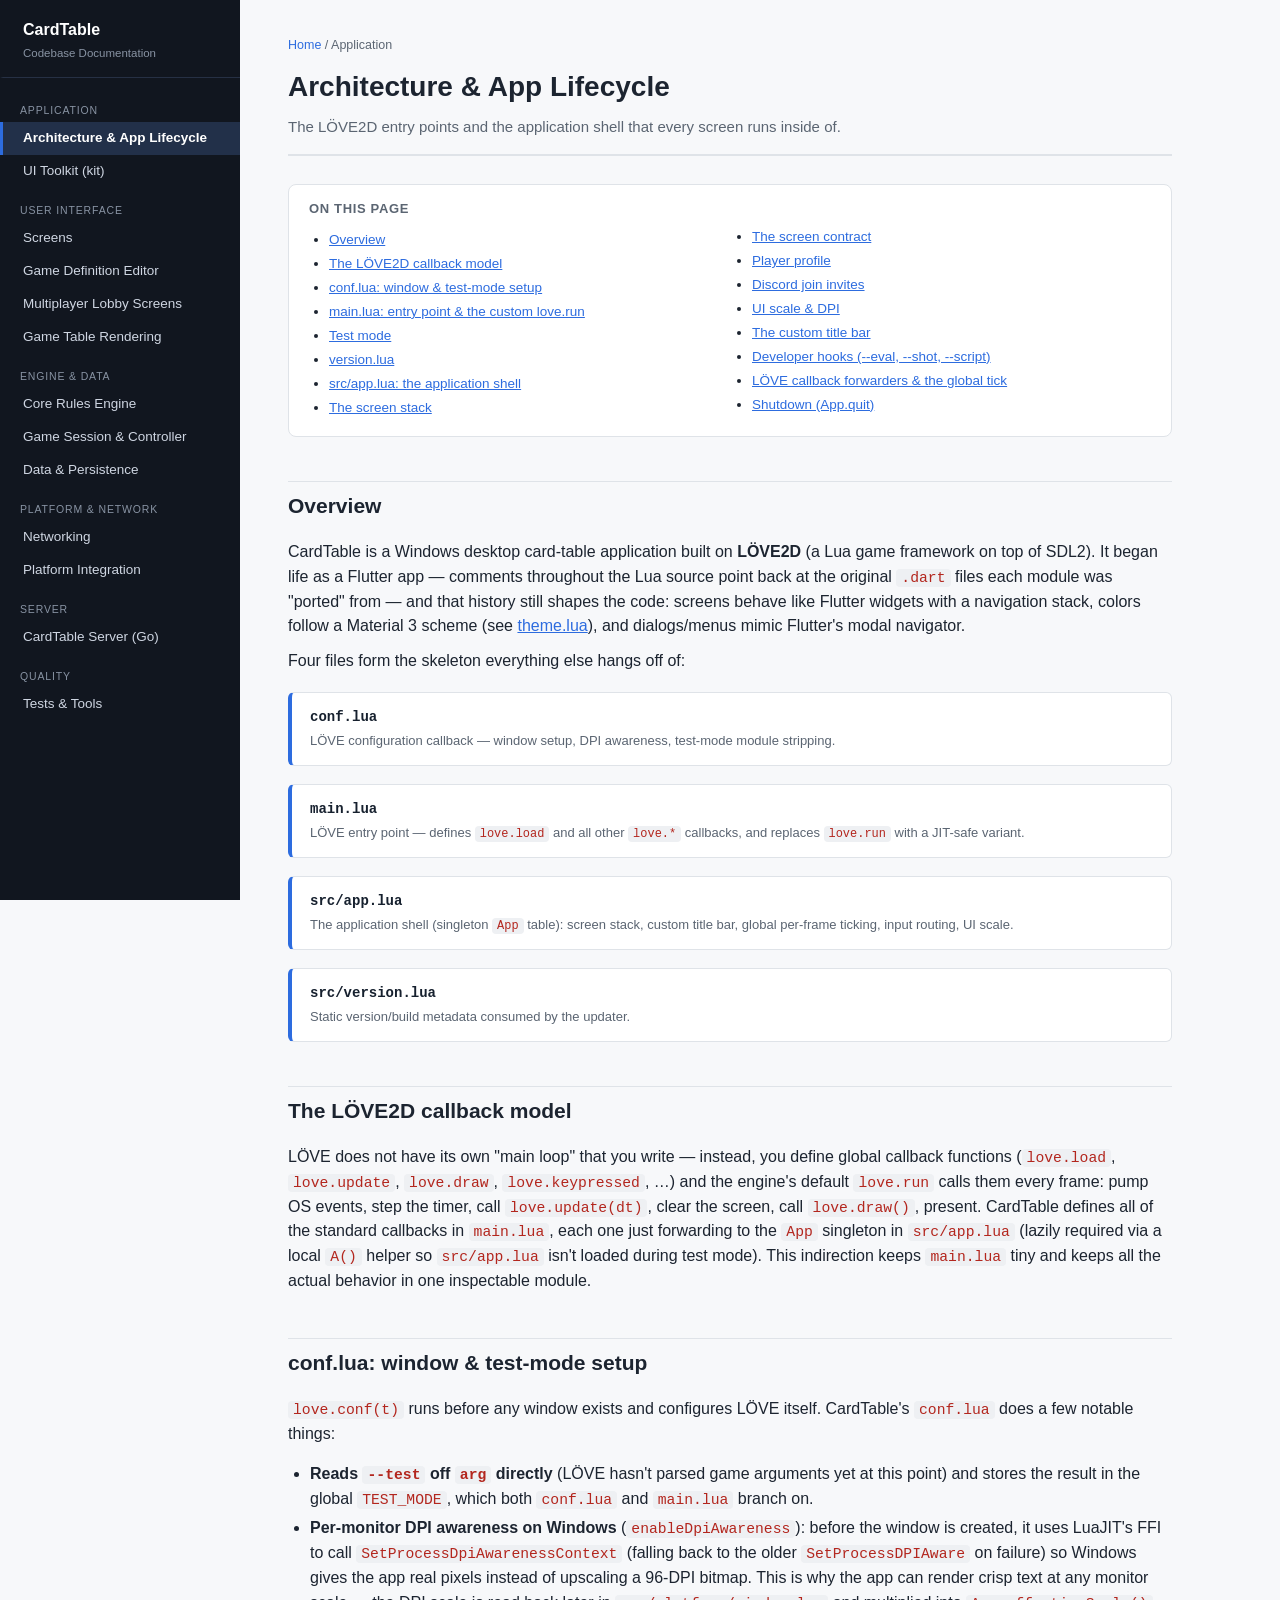
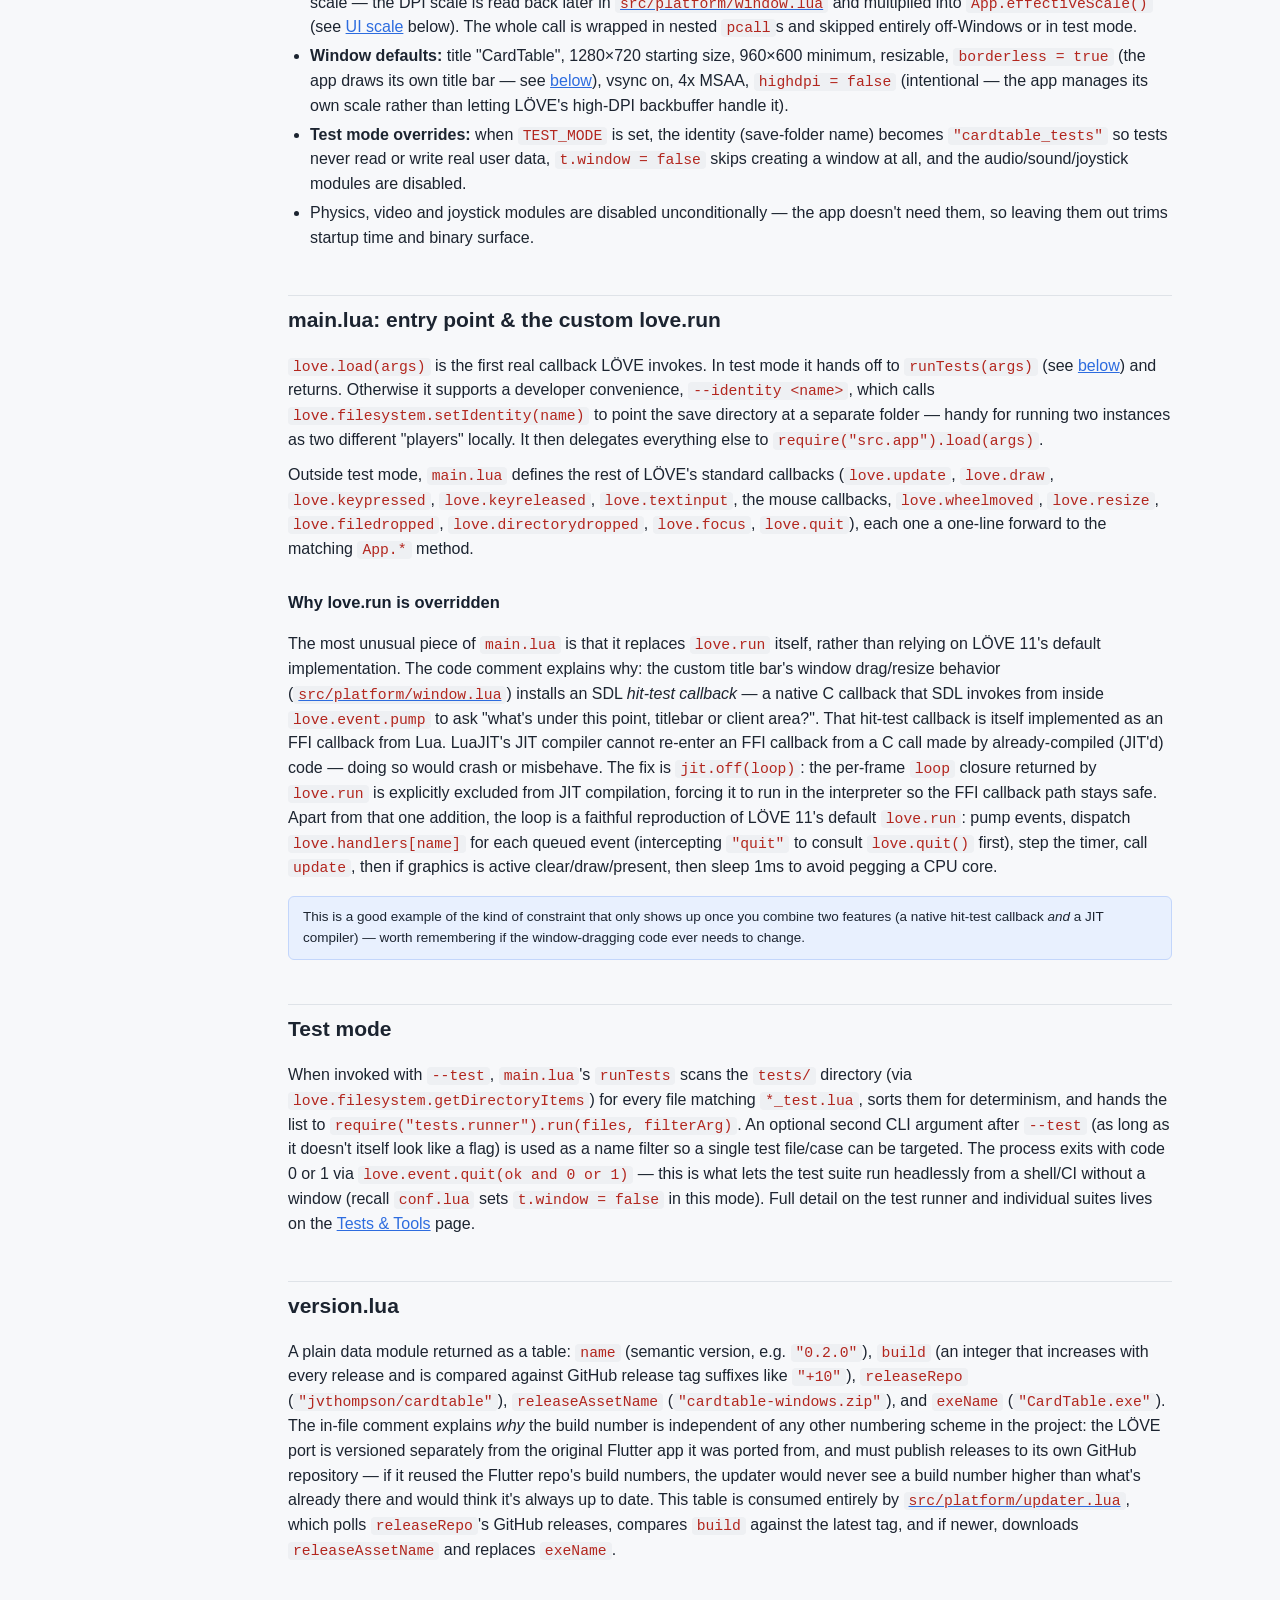
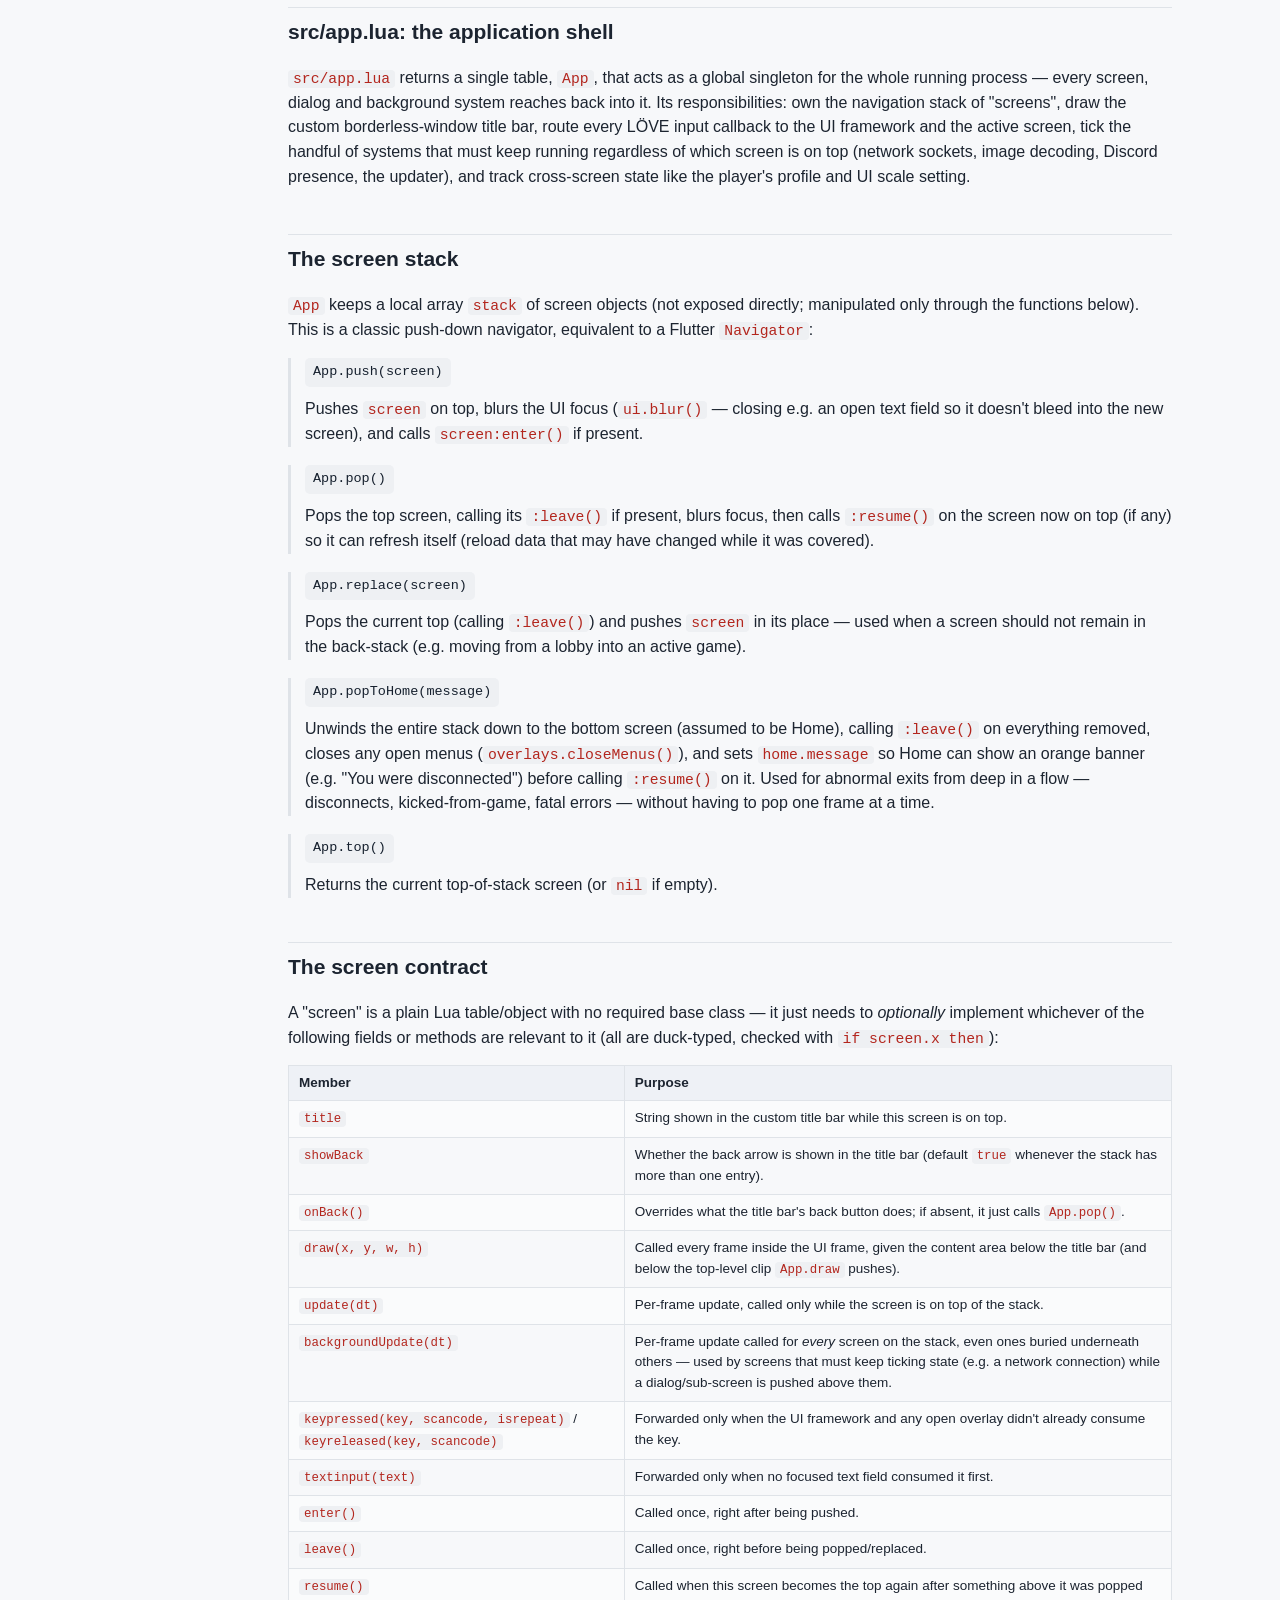
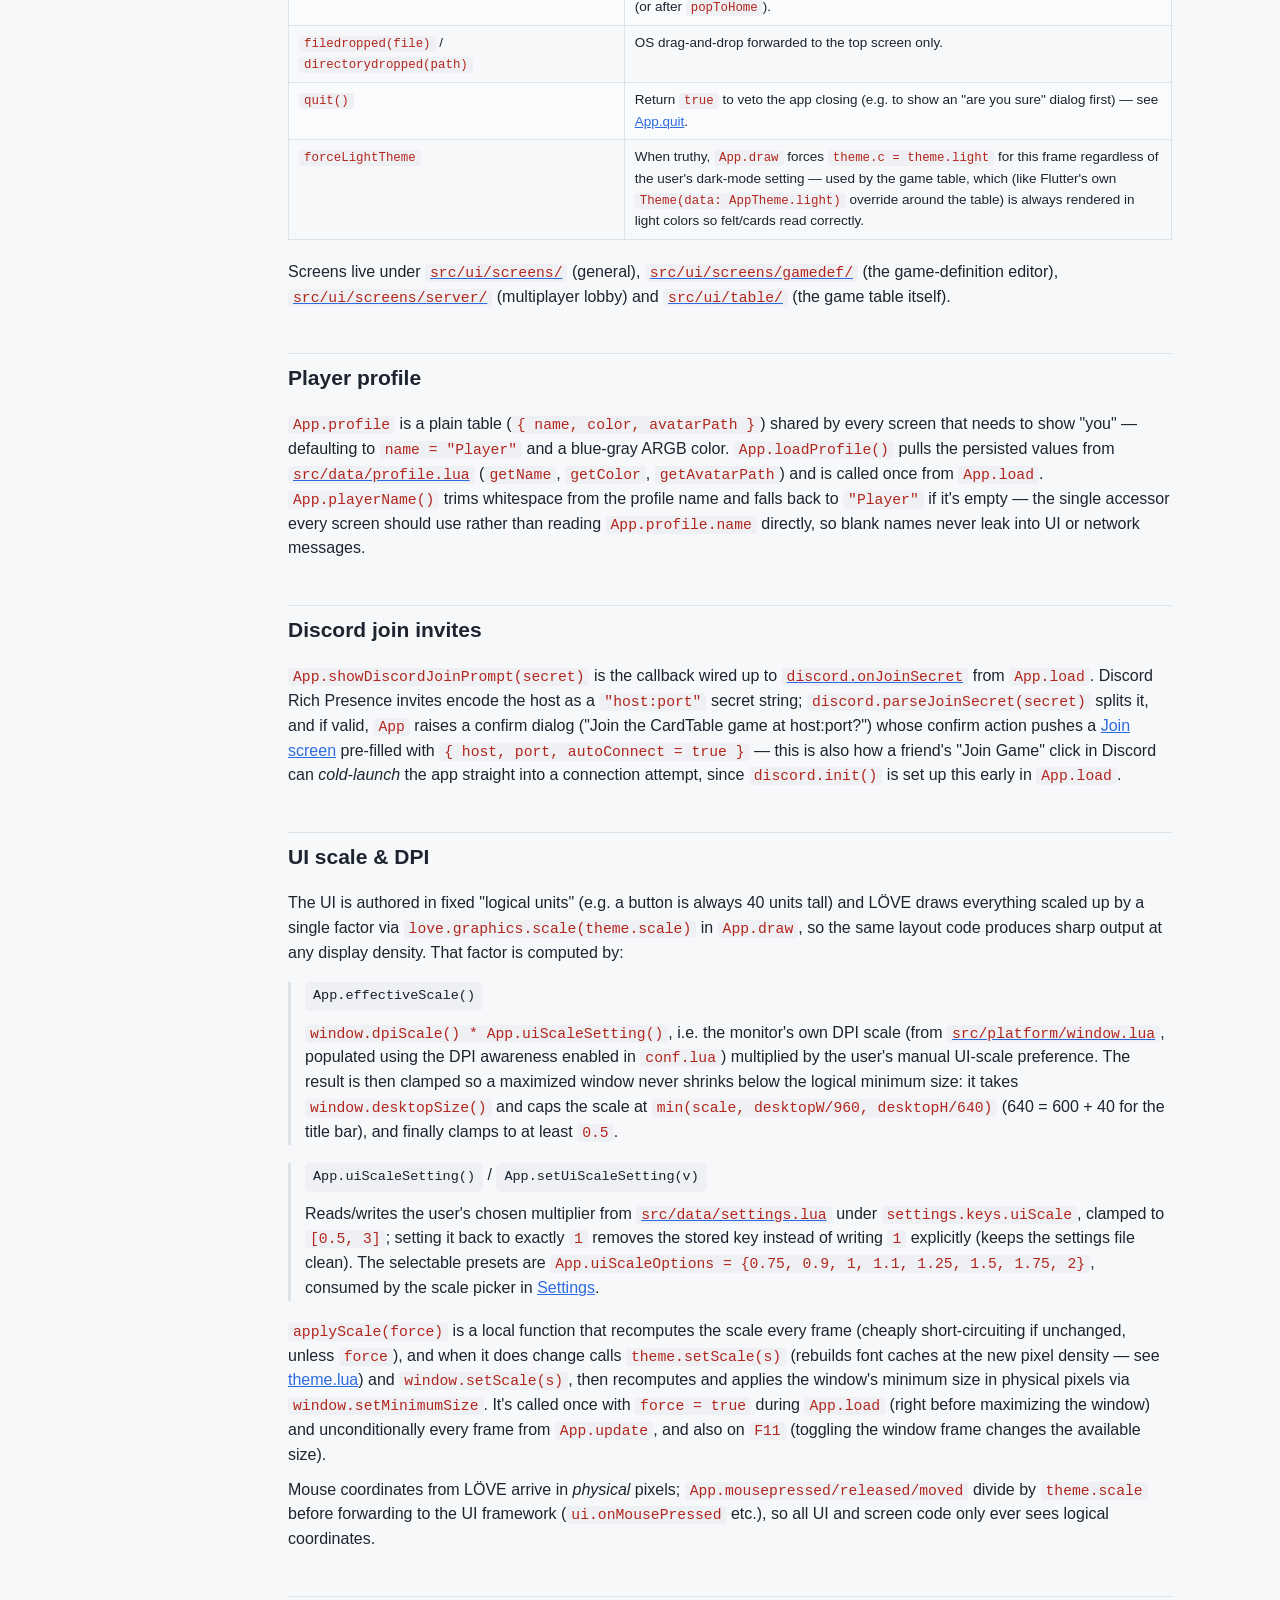
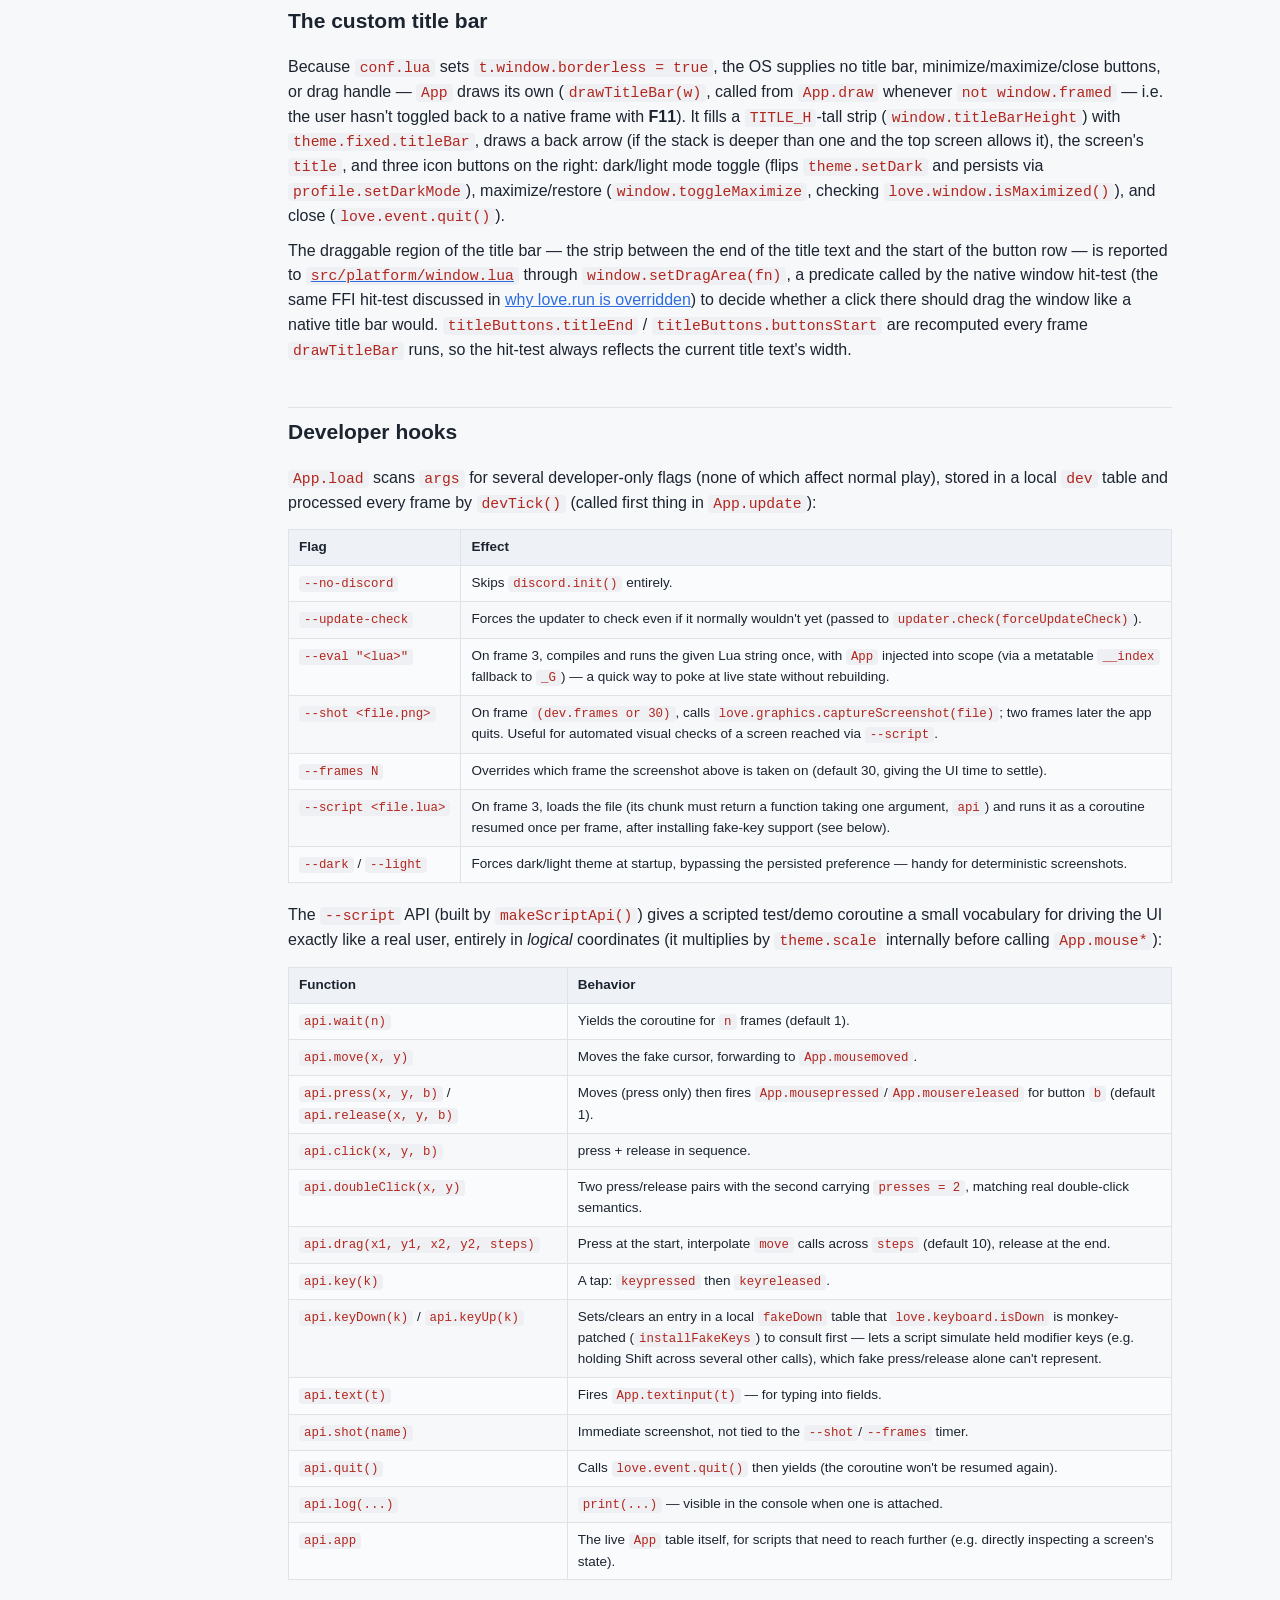
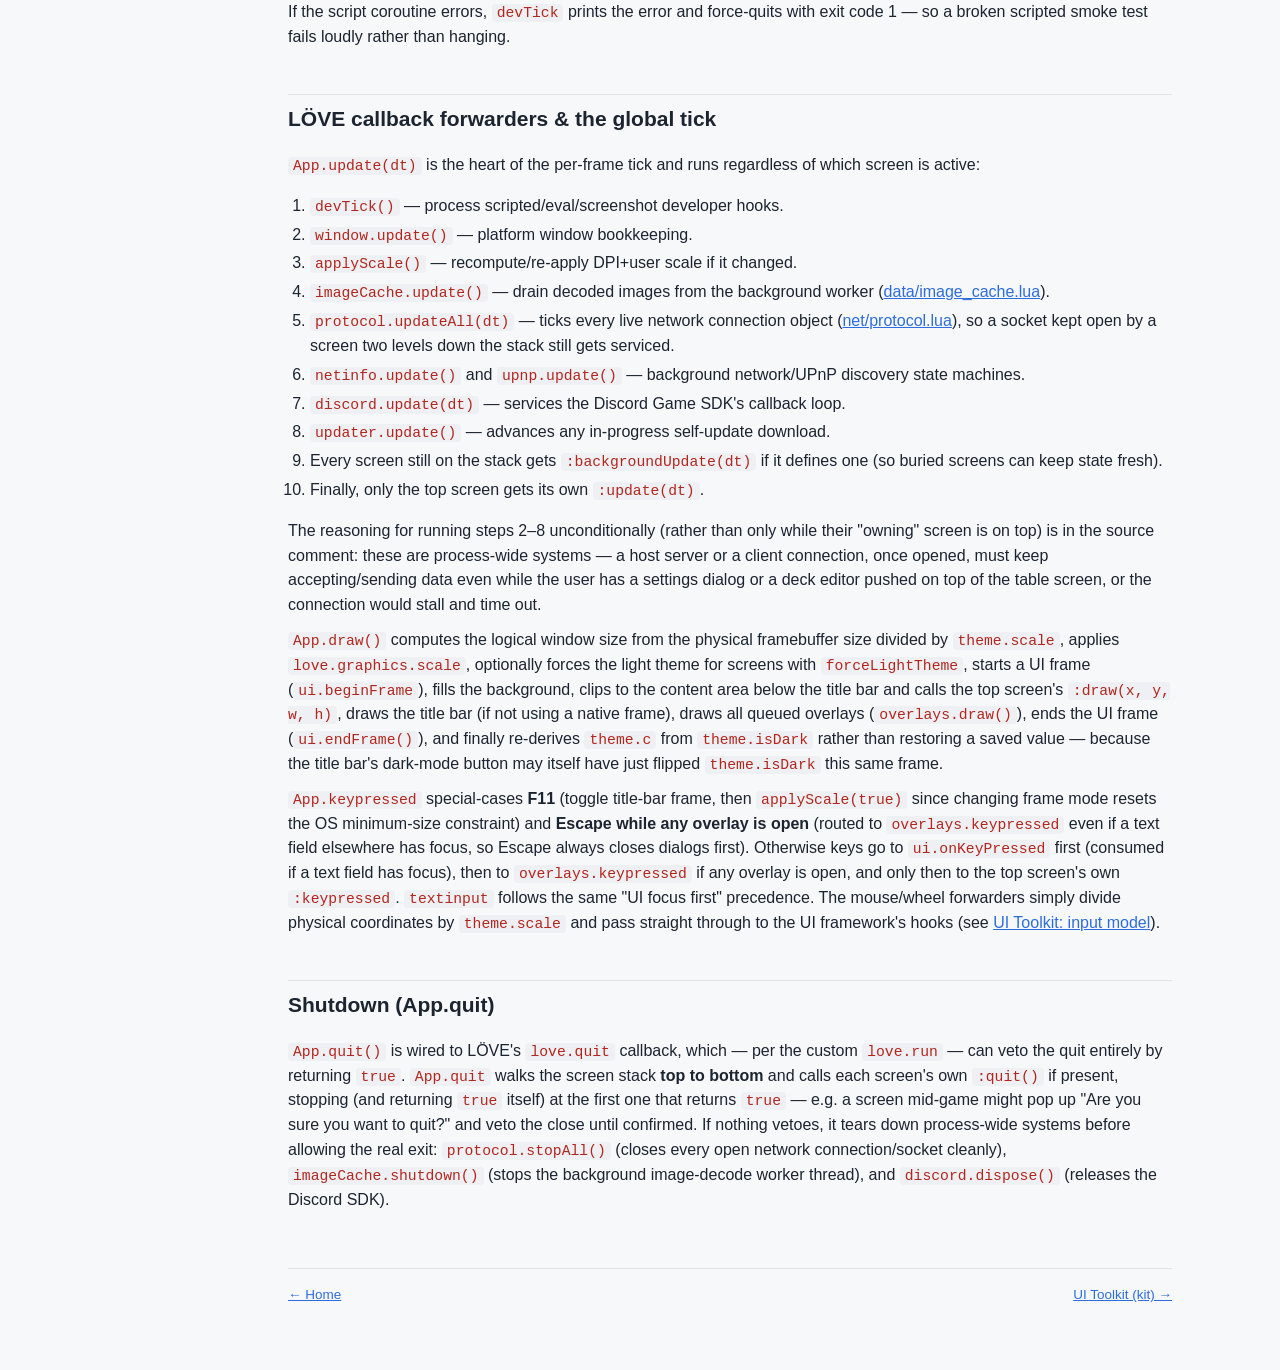
==== commit 5ce56bee: "Rename CardFlux to CardTable Avoids brand confusion with an unrelated existing card-rating service o" ====
--- a/docs/architecture.html
+++ b/docs/architecture.html
@@ -2,12 +2,12 @@
 <html lang="en">
 <head>
 <meta charset="utf-8">
-<title>Architecture &amp; App Lifecycle — Cardflux Docs</title>
+<title>Architecture &amp; App Lifecycle — CardTable Docs</title>
 <link rel="stylesheet" href="assets/style.css">
 </head>
 <body>
 <nav class="sidenav">
-  <a class="brand" href="index.html">Cardflux<small>Codebase Documentation</small></a>
+  <a class="brand" href="index.html">CardTable<small>Codebase Documentation</small></a>
   <div class="group-label">Application</div>
   <a href="architecture.html" class="current">Architecture &amp; App Lifecycle</a>
   <a href="ui-framework.html">UI Toolkit (kit)</a>
@@ -24,7 +24,7 @@
   <a href="net.html">Networking</a>
   <a href="platform.html">Platform Integration</a>
   <div class="group-label">Server</div>
-  <a href="server.html">Cardflux Server (Go)</a>
+  <a href="server.html">CardTable Server (Go)</a>
   <div class="group-label">Quality</div>
   <a href="tests-tools.html">Tests &amp; Tools</a>
 </nav>
@@ -59,7 +59,7 @@
 
   <h2 id="overview">Overview</h2>
   <p>
-    Cardflux is a Windows desktop card-table application built on
+    CardTable is a Windows desktop card-table application built on
     <strong>LÖVE2D</strong> (a Lua game framework on top of SDL2). It began life as a
     Flutter app — comments throughout the Lua source point back at the original
     <code>.dart</code> files each module was "ported" from — and that history still
@@ -94,7 +94,7 @@
     <code>love.draw</code>, <code>love.keypressed</code>, …) and the engine's
     default <code>love.run</code> calls them every frame: pump OS events, step the
     timer, call <code>love.update(dt)</code>, clear the screen, call
-    <code>love.draw()</code>, present. Cardflux defines all of the standard
+    <code>love.draw()</code>, present. CardTable defines all of the standard
     callbacks in <code>main.lua</code>, each one just forwarding to the
     <code>App</code> singleton in <code>src/app.lua</code> (lazily required via a
     local <code>A()</code> helper so <code>src/app.lua</code> isn't loaded during
@@ -105,7 +105,7 @@
   <h2 id="conf-lua">conf.lua: window &amp; test-mode setup</h2>
   <p>
     <code>love.conf(t)</code> runs before any window exists and configures LÖVE itself.
-    Cardflux's <code>conf.lua</code> does a few notable things:
+    CardTable's <code>conf.lua</code> does a few notable things:
   </p>
   <ul>
     <li>
@@ -127,7 +127,7 @@
       off-Windows or in test mode.
     </li>
     <li>
-      <strong>Window defaults:</strong> title "Cardflux", 1280×720 starting size,
+      <strong>Window defaults:</strong> title "CardTable", 1280×720 starting size,
       960×600 minimum, resizable, <code>borderless = true</code> (the app draws its
       own title bar — see <a href="#title-bar">below</a>), vsync on, 4x MSAA,
       <code>highdpi = false</code> (intentional — the app manages its own scale
@@ -135,7 +135,7 @@
     </li>
     <li>
       <strong>Test mode overrides:</strong> when <code>TEST_MODE</code> is set, the
-      identity (save-folder name) becomes <code>"cardflux_tests"</code> so tests
+      identity (save-folder name) becomes <code>"cardtable_tests"</code> so tests
       never read or write real user data, <code>t.window = false</code> skips
       creating a window at all, and the audio/sound/joystick modules are disabled.
     </li>
@@ -212,9 +212,9 @@
     e.g. <code>"0.2.0"</code>), <code>build</code> (an integer that increases with
     every release and is compared against GitHub release tag suffixes like
     <code>"+10"</code>), <code>releaseRepo</code>
-    (<code>"jvthompson/cardflux-love"</code>), <code>releaseAssetName</code>
-    (<code>"cardflux-windows.zip"</code>), and <code>exeName</code>
-    (<code>"Cardflux.exe"</code>). The in-file comment explains <em>why</em> the
+    (<code>"jvthompson/cardtable"</code>), <code>releaseAssetName</code>
+    (<code>"cardtable-windows.zip"</code>), and <code>exeName</code>
+    (<code>"CardTable.exe"</code>). The in-file comment explains <em>why</em> the
     build number is independent of any other numbering scheme in the project: the
     LÖVE port is versioned separately from the original Flutter app it was ported
     from, and must publish releases to its own GitHub repository — if it reused the
@@ -331,7 +331,7 @@
     <code>App.load</code>. Discord Rich Presence invites encode the host as a
     <code>"host:port"</code> secret string; <code>discord.parseJoinSecret(secret)</code>
     splits it, and if valid, <code>App</code> raises a confirm dialog ("Join the
-    Cardflux game at host:port?") whose confirm action pushes a
+    CardTable game at host:port?") whose confirm action pushes a
     <a href="ui-screens.html#multiplayer">Join screen</a> pre-filled with
     <code>{ host, port, autoConnect = true }</code> — this is also how a friend's
     "Join Game" click in Discord can <em>cold-launch</em> the app straight into a
--- a/docs/assets/style.css
+++ b/docs/assets/style.css
@@ -1,4 +1,4 @@
-/* Cardflux codebase documentation — shared stylesheet. Pure CSS, no JS. */
+/* CardTable codebase documentation — shared stylesheet. Pure CSS, no JS. */
 
 :root {
   --bg: #f7f8fa;
